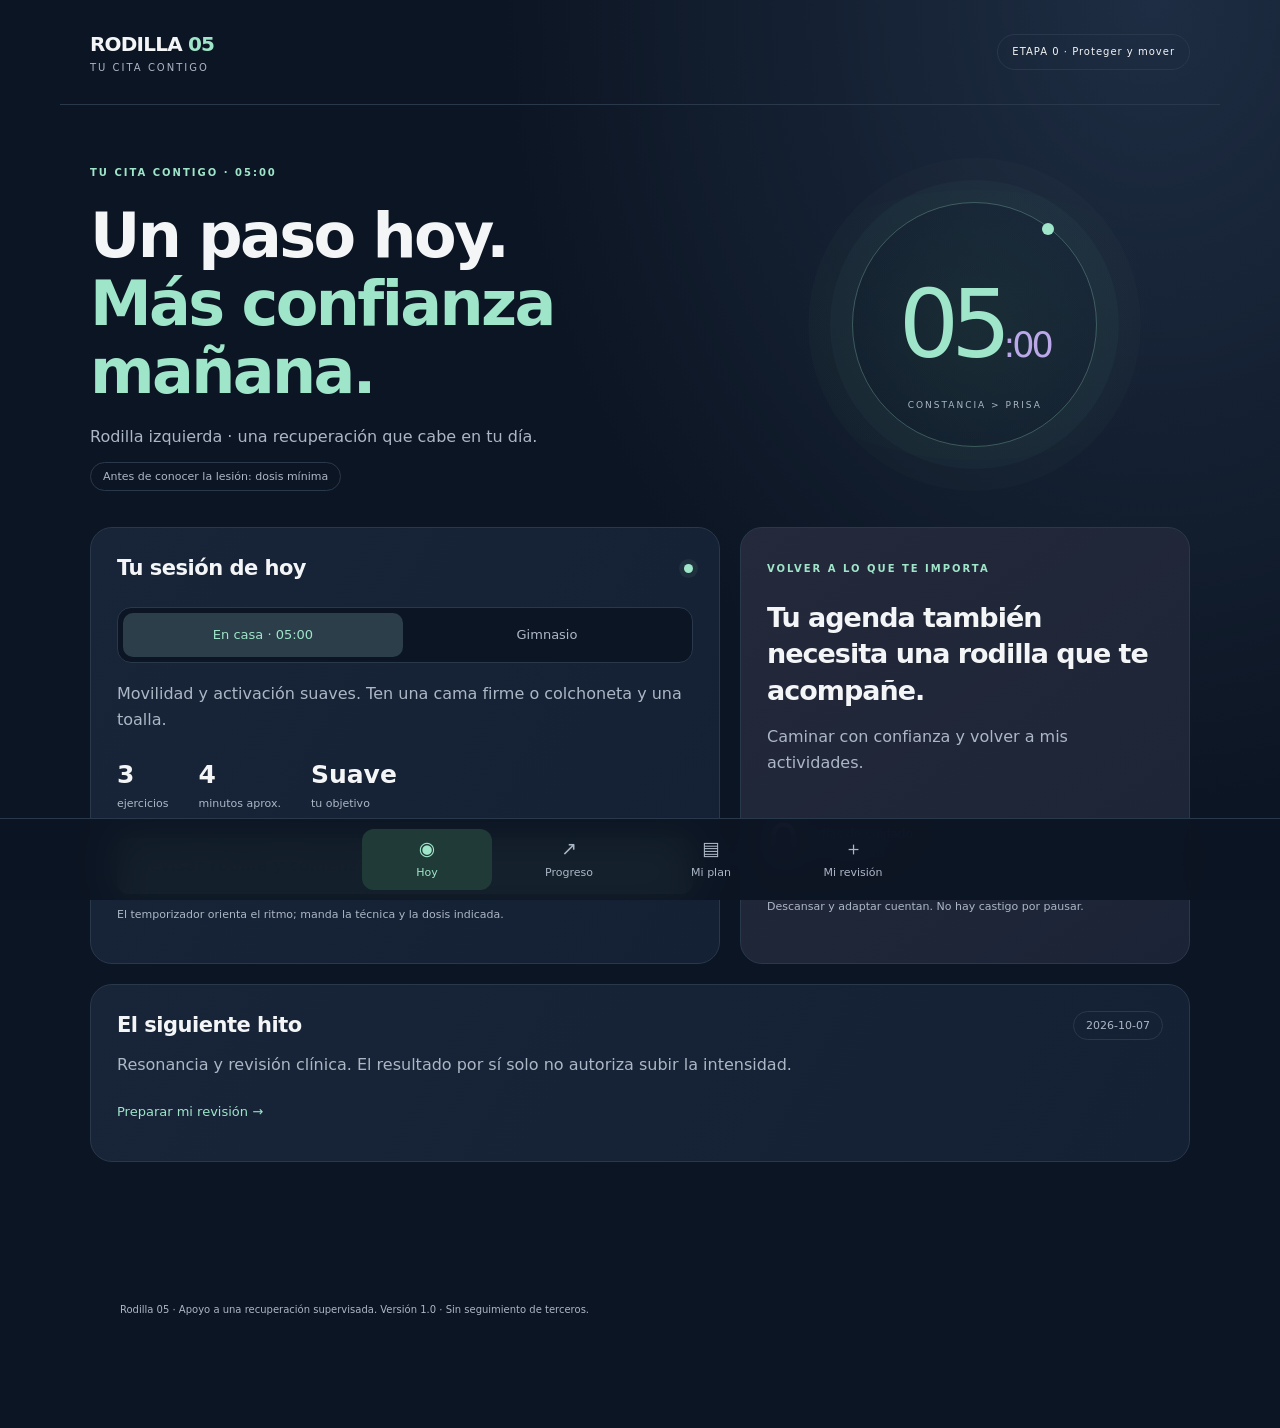
==== index.html @ 34e81d84 "Add files via upload publicacion d eprimera verson" ====
<!doctype html>
<html lang="es"><head><meta charset="utf-8"><meta name="viewport" content="width=device-width,initial-scale=1,viewport-fit=cover"><meta name="theme-color" content="#101b2b"><meta name="description" content="Rutinas conservadoras, seguimiento de síntomas y progreso por etapas para cuidar tu rodilla."><meta name="apple-mobile-web-app-capable" content="yes"><meta name="apple-mobile-web-app-status-bar-style" content="black-translucent"><title>Rodilla 05 · Tu cita contigo</title><link rel="manifest" href="./manifest.webmanifest"><link rel="icon" href="./icon.svg" type="image/svg+xml"><link rel="apple-touch-icon" href="./apple-touch-icon.png">
<style>
:root{color-scheme:dark;--bg:#0c1523;--card:#142033;--line:#2a384c;--text:#f3f5f6;--muted:#acb7c6;--mint:#9fe5c9;--lav:#bba8e9;--amber:#f4c98f}*{box-sizing:border-box}body{margin:0;background:radial-gradient(ellipse at 90% 0%,#1e2d43 0,transparent 40%),var(--bg);font-family:system-ui,-apple-system,BlinkMacSystemFont,"Segoe UI",sans-serif;color:var(--text);line-height:1.6}button,input,textarea{font:inherit}button,a,input,textarea{touch-action:manipulation}button{cursor:pointer;border:0}button:focus-visible,a:focus-visible,input:focus-visible,textarea:focus-visible,summary:focus-visible{outline:3px solid var(--lav);outline-offset:4px}button:disabled{opacity:.4;cursor:not-allowed}header{max-width:1160px;margin:auto;padding:28px 30px;display:flex;justify-content:space-between;align-items:center;border-bottom:1px solid var(--line)}.brand{font-size:20px;font-weight:750;letter-spacing:-.8px}.brand span{color:var(--mint)}.brand small{font-size:10px;letter-spacing:2px;display:block;font-weight:500;color:var(--muted)}.stage{font-size:10px;letter-spacing:1px;border:1px solid var(--line);border-radius:30px;padding:9px 14px}main{max-width:1160px;margin:auto;padding:25px 30px 120px}.hero{display:grid;grid-template-columns:1.5fr 1fr;align-items:center;gap:24px;padding:28px 0 36px}.eyebrow{font-size:10px;letter-spacing:2px;font-weight:700;color:var(--mint)}h1{font-size:clamp(36px,5vw,62px);font-weight:650;line-height:1.1;letter-spacing:-2.6px;margin:18px 0}h1 em{font-style:normal;color:var(--mint)}p{color:var(--muted);margin:12px 0}h2{font-weight:600;line-height:1.35;font-size:21px;letter-spacing:-.5px;margin:0 0 15px}.pill{display:inline-block;border:1px solid var(--line);border-radius:30px;padding:5px 12px;font-size:11px;color:var(--muted)}.hero-art{height:270px;display:flex;align-items:center;justify-content:center;position:relative;border-radius:50%;background:radial-gradient(circle,#2246384d,transparent 70%)}.orbit{position:absolute;width:245px;height:245px;border:1px solid #9fe5c94a;border-radius:50%;box-shadow:0 0 0 22px #9fe5c907,0 0 0 44px #9fe5c904}.orbit:after{content:"";position:absolute;width:12px;height:12px;background:var(--mint);border-radius:50%;top:20px;right:42px}.big-five{font-size:95px;letter-spacing:-8px;font-weight:250;color:var(--mint);line-height:1}.big-five span{font-size:35px;letter-spacing:-3px;color:var(--lav)}.art-label{position:absolute;bottom:47px;letter-spacing:2px;font-size:9px;color:var(--muted)}.dashboard{display:grid;grid-template-columns:1.4fr 1fr;gap:20px;margin:0 0 20px}.card{background:linear-gradient(120deg,#182539,#142033);border:1px solid var(--line);border-radius:22px;padding:26px;margin-bottom:20px}.dashboard .card{margin-bottom:0}.section-head{display:flex;justify-content:space-between;align-items:center;gap:10px;margin-bottom:12px}.section-head h2{margin:0}.dot{background:var(--mint);width:9px;height:9px;border-radius:50%;box-shadow:0 0 0 5px #9fe5c912}.segmented{display:flex;gap:4px;padding:5px;background:#0c1523;border:1px solid var(--line);border-radius:14px;margin:24px 0 18px}.segmented button{flex:1;padding:12px 8px;border-radius:10px;color:var(--muted);background:transparent;font-size:13px}.segmented .on{background:#2b3e49;color:var(--mint)}.mini-stats{display:flex;gap:30px;margin:22px 0 26px}.mini-stats div{display:flex;flex-direction:column}.mini-stats b{font-size:25px;font-weight:600}.mini-stats span{font-size:11px;color:var(--muted)}.primary{background:var(--mint);color:#102a25;border-radius:12px;padding:15px 20px;font-weight:650;width:100%;display:flex;justify-content:space-between;align-items:center;gap:12px}.primary:hover{background:#b8efd9}.small{background:#27364a;border:1px solid #3b4a61;border-radius:10px;padding:9px 13px;color:var(--text);font-size:12px}.text{background:none;color:var(--mint);padding:12px 0;font-size:13px}.fine{font-size:11px;color:var(--muted);line-height:1.7}.quote{background:linear-gradient(145deg,#24293b,#1b2436)}.quote h2{font-size:27px;letter-spacing:-1px;margin-top:20px}.metric{display:flex;align-items:center;gap:18px;margin-top:27px}.metric b{font-size:52px;font-weight:300;color:var(--lav)}.metric span{font-size:12px;max-width:140px;color:var(--muted)}.notice{border:1px solid #3e675d;border-radius:14px;background:#1c37362b;padding:16px 18px;margin:0 0 20px;font-size:13px;color:var(--text)}.notice p{margin:6px 0 10px}.warning{border-color:#876646;background:#5d392429}.page-heading{padding:20px 0 32px}.page-heading h1{font-size:48px}.phase-grid{display:grid;grid-template-columns:repeat(2,1fr);gap:18px}.phase-number{font-size:36px;line-height:1;color:var(--muted);display:block;margin-bottom:17px}.phase.current{border-color:var(--mint)}.phase.current .phase-number{color:var(--mint)}.phase p{font-size:14px}.week{display:grid;grid-template-columns:repeat(7,1fr);gap:6px}.week div{border:1px solid var(--line);border-radius:12px;padding:12px 4px;display:flex;flex-direction:column;text-align:center}.week b{color:var(--mint)}.week span{font-size:9px;color:var(--muted)}details{border-bottom:1px solid var(--line);padding:16px 0}summary{cursor:pointer;font-weight:550}summary span{display:block;font-size:11px;color:var(--muted);font-weight:400}details p{font-size:14px}.chart{width:100%;display:block}.chart text{fill:var(--muted);font-size:10px}.empty{padding:35px 10px;text-align:center;color:var(--muted);font-size:14px}.log{display:flex;justify-content:space-between;align-items:center;gap:16px;padding:17px 0;border-bottom:1px solid var(--line)}.log strong{font-size:14px}.log p{font-size:12px;margin:5px 0}.log button{flex-shrink:0}label{display:block;margin:18px 0;font-size:13px;color:var(--muted)}input:not([type=checkbox]):not([type=range]),textarea{background:#0c1523;border:1px solid var(--line);border-radius:10px;padding:12px;color:var(--text);width:100%;margin-top:8px}input[type=range]{display:block;width:100%;accent-color:var(--mint);margin:15px 0}input[type=checkbox]{accent-color:var(--mint);width:18px;height:18px;flex-shrink:0}.check{display:flex;align-items:flex-start;gap:10px;color:var(--text);font-size:13px}.check input{margin-top:3px}ul{padding-left:20px;color:var(--muted);font-size:14px}li{margin:12px 0}.source-links{display:flex;flex-direction:column;gap:12px;font-size:13px}a{color:var(--mint);text-underline-offset:4px}.actions{display:flex;gap:10px;flex-wrap:wrap;margin:16px 0}.danger-text{color:var(--amber)}nav{position:fixed;bottom:0;left:0;right:0;z-index:20;background:#0c1523f0;border-top:1px solid var(--line);backdrop-filter:blur(18px);padding:10px 20px calc(10px + env(safe-area-inset-bottom));display:flex;justify-content:center;gap:12px}nav button{width:130px;border-radius:12px;background:transparent;color:var(--muted);font-size:11px;padding:8px}nav button b{display:block;font-size:19px;font-weight:400;line-height:1.2;margin-bottom:5px}nav button.selected{background:#203b37;color:var(--mint)}footer{max-width:1100px;margin:0 auto 110px;font-size:10px;color:var(--muted);padding:0 30px}dialog{color:var(--text);background:var(--card);border:1px solid var(--line);border-radius:22px;padding:24px;max-width:520px;width:calc(100% - 32px);max-height:90dvh;overflow:auto}dialog::backdrop{background:#030915c9;backdrop-filter:blur(5px)}.close-row{text-align:right}#close-modal{border-radius:50%;width:32px;height:32px;padding:0;color:var(--muted);background:#27364a;font-size:20px}.workout{max-width:760px;margin:12px auto;text-align:center}.workout h1{font-size:40px;letter-spacing:-1.5px}.instruction{font-size:17px;margin:22px auto;max-width:560px}.exercise-art{width:100%;max-width:350px;height:180px;stroke:var(--mint);stroke-width:7;fill:none;stroke-linecap:round;stroke-linejoin:round}.exercise-art .surface{stroke:var(--line);stroke-width:3}.exercise-art .ghost{stroke:var(--muted);opacity:.25;stroke-dasharray:6 6}.pulse{stroke:var(--lav);stroke-width:2;animation:pulse 2s infinite}.moving{transform-origin:130px 85px;animation:move 3s infinite alternate}.timer{font-size:66px;color:var(--mint);font-variant-numeric:tabular-nums;font-weight:300;letter-spacing:-3px;margin-top:10px}.center{justify-content:center}.progress-track{height:4px;background:var(--line);border-radius:6px;margin-top:20px;overflow:hidden}.progress-track span{display:block;height:100%;background:var(--mint)}#toast{position:fixed;bottom:100px;left:50%;transform:translate(-50%,15px);width:max-content;max-width:calc(100% - 30px);background:#30483f;color:#edf9f2;border:1px solid #568775;border-radius:14px;padding:14px 20px;z-index:100;font-size:13px;opacity:0;pointer-events:none;transition:.2s}#toast.show{opacity:1;transform:translate(-50%,0)}@keyframes pulse{50%{opacity:.3}}@keyframes move{to{transform:rotate(8deg)}}@media(prefers-reduced-motion:reduce){*,*:before,*:after{animation:none!important;transition:none!important}}@media(max-width:700px){header{padding:20px}.stage{font-size:8px;max-width:165px}main{padding:15px 20px 100px}.hero{grid-template-columns:1fr;padding:18px 0 30px}.hero-art{display:none}h1{font-size:43px;letter-spacing:-2px}.dashboard{grid-template-columns:1fr;gap:16px}.card{padding:22px;border-radius:18px}.quote h2{font-size:24px}.phase-grid{grid-template-columns:1fr}.page-heading h1{font-size:39px}.mini-stats{gap:25px}.log{align-items:flex-start;flex-wrap:wrap}.week{gap:4px}.week span{font-size:8px}.week div{padding:10px 2px}nav{gap:3px;padding-left:8px;padding-right:8px}nav button{width:25%;max-width:120px}.workout h1{font-size:32px}.instruction{font-size:15px}.section-head{flex-wrap:wrap}.brand{font-size:18px}.metric{margin-top:20px}}
</style></head><body><header><div class="brand">RODILLA <span>05</span><small>TU CITA CONTIGO</small></div><div class="stage" id="stage-label"></div></header><main><div id="view"></div></main><footer>Rodilla 05 · Apoyo a una recuperación supervisada. Versión 1.0 · Sin seguimiento de terceros.</footer><nav aria-label="Navegación principal"><button data-tab="today" class="selected"><b aria-hidden="true">◉</b>Hoy</button><button data-tab="progress"><b aria-hidden="true">↗</b>Progreso</button><button data-tab="plan"><b aria-hidden="true">▤</b>Mi plan</button><button data-tab="care"><b aria-hidden="true">＋</b>Mi revisión</button></nav><dialog id="modal"><div class="close-row"><button id="close-modal" aria-label="Cerrar">×</button></div><div id="modal-body"></div></dialog><div id="toast" role="status" aria-live="polite"></div><noscript>Activa JavaScript para usar las rutinas y guardar tu registro.</noscript><script>(function(root){
  const day=(date=new Date())=>new Intl.DateTimeFormat('en-CA',{timeZone:'America/Mexico_City',year:'numeric',month:'2-digit',day:'2-digit'}).format(date);
  function screen(s){
    if(s.cold||s.calf||s.fever) return {level:'urgent',text:'No entrenes. Pie frío o adormecido, pantorrilla hinchada/dolorosa, o fiebre con rodilla roja requieren atención urgente. Si hay falta de aire o dolor torácico, llama al 911.'};
    if(s.lock||s.unstable||s.noWeight||s.largeSwelling) return {level:'stop',text:'Pausa la sesión y solicita valoración pronta: bloqueo, nueva inestabilidad, incapacidad de apoyo o derrame importante necesitan exploración.'};
    if(s.pain>2||s.swelling>0||s.limp) return {level:'adapt',text:'Hoy reduce la carga. Solo movilidad suave sin dolor; gimnasio de rodilla suspendido. Si empeora o persiste, consulta.'};
    return {level:'go',text:'Puedes probar la sesión conservadora. Detente ante dolor mayor de 2/10, pinchazo, bloqueo o sensación de desplazamiento.'};
  }
  function canAdvance(state){
    if(!state.clearance||!state.clearance.reviewed||!state.clearance.approved) return {ok:false,reason:'Pendiente revisar el estudio y confirmar con tu tratante que este plan y sus ejercicios son adecuados.'};
    if(state.phase>=3) return {ok:false,reason:'Última etapa disponible. El retorno a impacto necesita valoración funcional presencial.'};
    const sessions=state.sessions.filter(s=>s.phase===state.phase).sort((a,b)=>b.started.localeCompare(a.started));
    const recent=sessions.slice(0,3);
    if(recent.length<3) return {ok:false,reason:'Registra tres sesiones en días distintos y revisa la respuesta al día siguiente.'};
    if(new Set(recent.map(x=>x.day)).size<3) return {ok:false,reason:'Las tres sesiones deben ser de días distintos.'};
    if(recent.some(x=>x.skipped||x.stopped||x.pre?.level!=='go'||!x.post||x.post.pain>2||x.post.pain>x.pre.pain||x.post.swelling||x.post.unstable||!x.next||x.next.pain>2||x.next.pain>x.pre.pain||x.next.worse||x.next.swelling||x.next.unstable)) return {ok:false,reason:'Se requieren tres sesiones recientes completas de esta etapa, sin aumento de síntomas, con revisión de las 24 horas.'};
    return {ok:true,reason:'Cumples el filtro conservador de tolerancia. Avanza solo si tu tratante autorizó esta etapa; esto no mide cicatrización.'};
  }
  const ex=(id,name,dose,seconds,how,stop)=>({id,name,dose,seconds,how,stop});
  function routine(phase,place,adapt=false){
    const ankle=ex('ankle','Despierta el tobillo','20 repeticiones suaves',50,'Sentado o acostado, alterna la punta del pie hacia ti y hacia delante. La rodilla descansa.','Sin dolor de pantorrilla ni cambios de sensibilidad.');
    const slide=ex('slide','Desliza el talón','1 × 10 repeticiones',90,'Acostado boca arriba, desliza el talón para doblar y estirar dentro del rango cómodo. No fuerces el final ni uses tirones.','Suspende si hay enganche, bloqueo o dolor punzante.');
    const quad=ex('quad','Activa el cuádriceps',phase===0?'10 × 5 segundos':'2 × 10 contracciones de 5 segundos',phase===0?90:180,'Con la pierna apoyada y estirada, aprieta suavemente el muslo y lleva la parte posterior de la rodilla hacia la cama. Respira y relaja entre contracciones.','No fuerces una rodilla que no puede extenderse.');
    if(adapt) return [ankle,ex('slide','Movilidad cómoda','Hasta 5 repeticiones, sin forzar',60,slide.how,'Omite este movimiento si duele, se engancha o existe una restricción médica.')];
    if(place==='gym'){
      const upper=[ex('seated','Press de pecho sentado','2 × 10–12 · esfuerzo 4/10',180,'Máquina con respaldo, carga ligera, pies cómodos y sin empujar con las piernas. Descansa 60–90 segundos entre series.','Evita esfuerzo máximo, aguantar la respiración o traslado inseguro al aparato.'),ex('row','Remo con apoyo','2 × 10–12 · esfuerzo 4/10',180,'Sentado con tronco apoyado si hay máquina disponible. Tira con los brazos; no uses impulso de piernas.','Si la postura exige doblar mucho la rodilla o causa dolor, omite.'),ex('arms','Bíceps sentado','2 × 10–12 · esfuerzo 4/10',180,'Usa mancuernas ligeras, respaldo y movimiento lento. No cargues pesos caminando.','Pide ayuda para mover material y evita apoyos inestables.')];
      if(phase<2) return upper;
      return [ex('bike','Bicicleta suave',phase===2?'5 minutos sin resistencia':'8 minutos · resistencia mínima',phase===2?300:480,'Solo autorizada por tu tratante: asiento alto, flexión cómoda y pedaleo fluido. No fuerces una vuelta completa si el rango no alcanza.','Omite si no puedes pedalear sin dolor, derrame o inestabilidad.'),...upper,ex('sit','Sentarse y levantarse',phase===2?'1 × 8 · silla alta':'2 × 8 · silla alta',phase===2?120:240,'Solo autorizado: silla firme alta, apoyo cercano, pies al ancho de cadera. Levántate lentamente sin que la rodilla caiga hacia dentro. Sin peso adicional.','No hagas flexión profunda. Detente ante dolor o falla.'),ex('calf','Talones con apoyo',phase===2?'1 × 10 · ambos pies':'2 × 10 · ambos pies',phase===2?90:180,'De pie frente a una superficie firme, sube ambos talones despacio y baja con control. Mantén apoyo de manos.','Solo si apoyas sin cojera y el ejercicio está autorizado.')];
    }
    if(phase===0) return [ankle,slide,quad];
    return [ankle,slide,quad,ex('raise','Pierna recta',phase===1?'1 × 8':'2 × 8',phase===1?90:180,'Acostado, contrae el muslo y eleva unos 20 cm. Solo si puedes mantener la rodilla totalmente recta, sin que se doble al elevar.','Omite si no mantienes extensión, duele o hay restricción médica.'),ex('hip','Cadera de lado',phase===1?'1 × 10':'2 × 10',phase===1?90:180,'Acostado sobre el lado derecho, eleva suavemente la pierna izquierda recta, sin girar la pelvis; baja lentamente.','Sin peso ni banda. Evita movimientos que provoquen dolor de rodilla.')];
  }
  const api={day,screen,canAdvance,routine};
  if(typeof module!=='undefined') module.exports=api;
  root.RehabCore=api;
})(typeof globalThis!=='undefined'?globalThis:this);
</script><script>const $=s=>document.querySelector(s), C=RehabCore, KEY='rodilla05:v1';
const blank=()=>({version:1,phase:0,place:'home',sessions:[],clearance:null,mriDate:'2026-10-07',notes:'',goal:'Caminar con confianza y volver a mis actividades.'});
let state=blank(), storageOK=true, active=null, interval=null, remaining=0, tab='today', installEvent;
try{state={...blank(),...JSON.parse(localStorage.getItem(KEY)||'{}')};if(!Array.isArray(state.sessions)||![0,1,2,3].includes(state.phase))state=blank();}catch(e){storageOK=false;}
const esc=s=>String(s??'').replace(/[&<>"']/g,c=>({'&':'&amp;','<':'&lt;','>':'&gt;','"':'&quot;',"'":'&#39;'}[c]));
const names=['Proteger y mover','Activar con control','Recuperar fuerza','Consolidar'];
function save(){try{localStorage.setItem(KEY,JSON.stringify(state));}catch(e){storageOK=false;toast('No se pudo guardar. Exporta tu registro antes de cerrar.');}}
function toast(t){$('#toast').textContent=t;$('#toast').classList.add('show');setTimeout(()=>$('#toast').classList.remove('show'),4500);}
function nav(t){if(active){toast('Termina o detén la sesión antes de cambiar de vista.');return;}tab=t;render();}
function render(){
  document.querySelectorAll('[data-tab]').forEach(b=>b.classList.toggle('selected',b.dataset.tab===tab));
  $('#stage-label').textContent=`ETAPA ${state.phase} · ${names[state.phase]}`;
  $('#view').innerHTML=tab==='today'?today():tab==='progress'?progress():tab==='plan'?plan():care();
  wire();
}
function recentDue(){return state.sessions.filter(s=>!s.next&&s.day<C.day());}
function today(){
 const due=recentDue();const count=new Set(state.sessions.filter(s=>!s.stopped).map(s=>s.day)).size;
 return `<section class="hero"><div><span class="eyebrow">TU CITA CONTIGO · 05:00</span><h1>Un paso hoy.<br><em>Más confianza mañana.</em></h1><p>Rodilla izquierda · una recuperación que cabe en tu día.</p><span class="pill">${state.phase===0?'Antes de conocer la lesión: dosis mínima':'Plan sujeto a las indicaciones de tu tratante'}</span></div><div class="hero-art" aria-hidden="true"><div class="orbit"></div><div class="big-five">05<span>:00</span></div><div class="art-label">CONSTANCIA &gt; PRISA</div></div></section>
 ${!storageOK?'<div class="notice warning">El navegador no permite guardar. Exporta tu registro al terminar.</div>':''}
 ${due.length?`<div class="notice"><strong>Falta revisar la respuesta de las 24 horas.</strong><p>Registrar cómo amaneciste vale tanto como hacer la sesión.</p><button class="small" id="due">Revisar ${due.length} sesión(es)</button></div>`:''}
 <div class="dashboard"><section class="card"><div class="section-head"><h2>Tu sesión de hoy</h2><span class="dot"></span></div><div class="segmented"><button id="home" class="${state.place==='home'?'on':''}">En casa · 05:00</button><button id="gym" class="${state.place==='gym'?'on':''}">Gimnasio</button></div><p class="muted">${state.place==='home'?'Movilidad y activación suaves. Ten una cama firme o colchoneta y una toalla.':state.phase<2?'Tren superior sentado. Por ahora, la rodilla no lleva carga de gimnasio.':'Fuerza suave autorizada. Deja al menos 48 horas entre sesiones de fuerza de rodilla.'}</p><div class="mini-stats"><div><b>${C.routine(state.phase,state.place).length}</b><span>ejercicios</span></div><div><b>${Math.ceil(C.routine(state.phase,state.place).reduce((a,x)=>a+x.seconds,0)/60)}</b><span>minutos aprox.</span></div><div><b>${state.phase===0?'Suave':'Control'}</b><span>tu objetivo</span></div></div><button class="primary" id="start">Revisar rodilla y comenzar <span>→</span></button><p class="fine">El temporizador orienta el ritmo; manda la técnica y la dosis indicada.</p></section><aside class="card quote"><span class="eyebrow">VOLVER A LO QUE TE IMPORTA</span><h2>Tu agenda también necesita una rodilla que te acompañe.</h2><p>${esc(state.goal)}</p><div class="metric"><b>${count}</b><span>días de cuidado registrados</span></div><p class="fine">Descansar y adaptar cuentan. No hay castigo por pausar.</p></aside></div>
 <section class="card"><div class="section-head"><h2>El siguiente hito</h2><span class="pill">${esc(state.mriDate)}</span></div><p>Resonancia y revisión clínica. El resultado por sí solo no autoriza subir la intensidad.</p><button class="text" id="care-link">Preparar mi revisión →</button></section>`;
}
function progress(){
 const advance=C.canAdvance(state);
 return `<div class="page-heading"><span class="eyebrow">LO QUE MEJORA, SE OBSERVA</span><h1>Tu progreso real.</h1><p>El dolor y la función importan más que completar una racha.</p></div><div class="dashboard"><section class="card"><h2>Respuesta después de entrenar</h2>${chart()}<p class="fine">Dolor 0–10. Cada punto es una sesión, no una medición de cicatrización.</p></section><section class="card"><h2>¿Subir un escalón?</h2><p>${esc(advance.reason)}</p><button class="primary" id="advance" ${advance.ok?'':'disabled'}>Revisar avance de etapa →</button><button class="text" id="back" ${state.phase===0?'disabled':''}>Reducir una etapa</button><p class="fine">Tres días estables es un filtro conservador de esta app, no un umbral clínico validado.</p></section></div><section class="card"><div class="section-head"><h2>Bitácora</h2><button class="small" id="export">Exportar registro</button></div>${state.sessions.length?state.sessions.slice().reverse().map(s=>`<article class="log"><div><strong>${esc(s.day)} · ${s.place==='home'?'Casa':'Gimnasio'}</strong><p>Etapa ${s.phase} · ${s.stopped?'Detenida':s.skipped?'Adaptada':'Completada'} · dolor final ${s.post?.pain??'—'}/10</p><p class="fine">${s.next?`Revisión posterior: ${esc(s.next.day)} · dolor ${s.next.pain}/10 · ${s.next.worse||s.next.swelling||s.next.unstable?'síntomas aumentaron o persisten':'sin aumento de síntomas'}`:'Respuesta de las 24 horas pendiente'}</p></div>${!s.next&&s.day<C.day()?`<button class="small" data-follow="${esc(s.id)}">Cómo amanecí</button>`:''}</article>`).join(''):'<div class="empty">Tu primera sesión abrirá esta bitácora. Cinco minutos de cuidado ya son un comienzo.</div>'}</section>`;
}
function chart(){
 const arr=state.sessions.filter(s=>s.post).slice(-12);if(!arr.length)return '<div class="empty">Aquí verás tu tendencia después de registrar sesiones.</div>';
 const points=arr.map((s,i)=>`${30+i*460/Math.max(1,arr.length-1)},${170-s.post.pain*14}`).join(' ');
 return `<svg class="chart" viewBox="0 0 530 210" role="img" aria-label="Evolución del dolor al terminar cada sesión, de cero a diez"><path d="M30 30V170H500" fill="none" stroke="#526174"/><path d="M30 142H500" stroke="#91e0c4" stroke-dasharray="4 5"/><text x="4" y="34">10</text><text x="10" y="174">0</text><text x="475" y="136">2</text><polyline points="${points}" fill="none" stroke="#91e0c4" stroke-width="3"/>${arr.map((s,i)=>`<circle cx="${30+i*460/Math.max(1,arr.length-1)}" cy="${170-s.post.pain*14}" r="5" fill="#b7a3ef"><title>${esc(s.day)}: ${s.post.pain}/10</title></circle>`).join('')}<text x="30" y="199">${esc(arr[0].day)}</text><text x="412" y="199">${esc(arr.at(-1).day)}</text></svg>`;
}
function plan(){return `<div class="page-heading"><span class="eyebrow">PROGRESAR CON CRITERIO</span><h1>Cuatro etapas.<br>Tu rodilla marca el ritmo.</h1><p>Sin fechas automáticas, sin cargas máximas y sin retorno al impacto desde esta app.</p></div><div class="phase-grid">${names.map((n,i)=>`<section class="card phase ${state.phase===i?'current':''}"><span class="phase-number">0${i}</span><h2>${n}</h2><p>${['Antes del estudio: tobillo, movilidad cómoda y contracciones suaves. No se presupone lesión de menisco ni de rótula.','Después de revisión y autorización: añadir pierna recta y cadera sin peso, si están permitidas.','Tras tolerancia y autorización de esta etapa: bicicleta sin resistencia y fuerza funcional ligera.','Aumentar primero duración o una serie. El peso y ejercicios adicionales los define tu fisioterapeuta.'][i]}</p><span class="pill">${state.phase===i?'Etapa actual':i>state.phase?'Pendiente de criterios':'Etapa anterior'}</span></section>`).join('')}</div><section class="card"><h2>Una semana que sí cabe</h2><div class="week">${['L','M','M','J','V','S','D'].map((d,i)=>`<div><b>${d}</b><span>${[1,3,5].includes(i)?'Gimnasio':'Casa suave'}</span></div>`).join('')}</div><p>Casa a las 05:00. Gimnasio sugerido martes, jueves y sábado. En días de gimnasio con fuerza de rodilla, en casa solo movilidad suave: no dupliques fortalecimiento.</p><p class="fine">Si tu tratante limita apoyo, movimiento o ejercicio, sus indicaciones sustituyen esta propuesta.</p></section><section class="card"><h2>Biblioteca de tu etapa</h2>${C.routine(state.phase,state.place).map(x=>`<details><summary>${esc(x.name)} <span>${esc(x.dose)}</span></summary><p>${esc(x.how)}</p><p class="fine">${esc(x.stop)}</p></details>`).join('')}</section>`;}
function care(){return `<div class="page-heading"><span class="eyebrow">RESONANCIA + EXPLORACIÓN + PLAN</span><h1>El diagnóstico<br>afina el camino.</h1><p>Una app acompaña tu recuperación; no identifica la lesión ni decide cirugía.</p></div><div class="dashboard"><section class="card"><h2>Mi revisión clínica</h2><form id="clinical"><label>Fecha de resonancia<input type="date" name="mriDate" value="${esc(state.mriDate)}" required></label><label>Mi objetivo<input name="goal" maxlength="180" value="${esc(state.goal)}"></label><label>Indicaciones o restricciones de mi tratante<textarea name="notes" rows="4" maxlength="4000" placeholder="Apoyo permitido, flexión máxima, rodillera, ejercicios autorizados…">${esc(state.notes)}</textarea></label><label class="check"><input type="checkbox" name="reviewed" ${state.clearance?.reviewed?'checked':''}> Mi estudio y exploración ya fueron revisados por mi tratante.</label><label class="check"><input type="checkbox" name="approved" ${state.clearance?.approved?'checked':''}> Mi tratante autorizó los ejercicios de la siguiente etapa. No tengo restricciones incompatibles.</label><button class="primary" type="submit">Guardar indicaciones</button></form><p class="fine">Estas casillas registran una indicación recibida; no la sustituyen. Si el plan no coincide con tus restricciones, pausa y solicita que se adapte.</p></section><section class="card"><h2>Para llevar a la consulta</h2><ul><li>¿Es inestabilidad rotuliana, lesión meniscal, ligamentaria u osteocondral?</li><li>¿Cuánto apoyo y flexión puedo hacer?</li><li>¿Necesito rodillera o ayudas para caminar?</li><li>¿Qué ejercicios de esta app están permitidos y cuáles debo omitir?</li><li>¿Qué hallazgos requieren otra intervención y cuándo reevaluar?</li></ul><div class="notice warning"><b>Detener y valorar</b><p>Bloqueo, nueva falla, incapacidad de apoyo o derrame importante: valoración pronta. Pie frío/adormecido, fiebre con rodilla roja o pantorrilla hinchada y dolorosa: urgente. Falta de aire o dolor torácico: 911.</p></div></section></div><section class="card"><h2>Evidencia y límites</h2><p>Movilidad progresiva, recuperación del cuádriceps y control de cadera son componentes habituales de rehabilitación. La dosis inicial aquí es conservadora; no es un protocolo validado para una lesión aún no diagnosticada. La guía de menisco agudo aislado no se extrapola a lesiones combinadas, de raíz o degenerativas.</p><div class="source-links"><a href="https://www.aaos.org/quality/quality-programs/acute-isolated-meniscal-pathology/" target="_blank" rel="noopener">AAOS · guía de menisco agudo, 2024 ↗</a><a href="https://www.hey.nhs.uk/patient-leaflet/patella-dislocation-advice-regarding-healing-and-recovery/" target="_blank" rel="noopener">NHS Hull · rehabilitación rotuliana, 2026 ↗</a><a href="https://orthoinfo.aaos.org/diseases--conditions/unstable-kneecap/" target="_blank" rel="noopener">AAOS · inestabilidad rotuliana ↗</a></div><p>Regla operativa: dolor hasta 2/10, sin pinchazo, bloqueo, falla ni deterioro a las 24 horas. Si empeoras, reduce o pausa. Los filtros y etapas de la app son decisiones conservadoras de diseño, no pruebas de recuperación estructural.</p></section><section class="card"><h2>Tu registro es tuyo</h2><p>Se guarda únicamente en este navegador, sin cuentas ni envío de síntomas a un servidor. No se sincroniza entre dispositivos. Borrar los datos del navegador elimina la bitácora; exporta una copia periódica. El código de la app es público; tu registro no se publica.</p><div class="actions"><button class="small" id="export">Exportar copia</button><button class="small" id="import">Restaurar copia</button><button class="small" id="install">Instalar en mi celular</button><button class="small" id="calendar">Llevar las 05:00 al calendario</button><button class="small danger-text" id="reset">Borrar mi registro</button></div><input type="file" id="import-file" accept="application/json,.json" hidden><p class="fine">La app no genera alarmas mientras está cerrada. Usa la alarma del teléfono o importa el recordatorio al calendario.</p></section>`;}
function openModal(html){$('#modal-body').innerHTML=html;$('#modal').showModal();}
function closeModal(){$('#modal').close();}
function checkboxes(){return [['swelling','Tengo algo de hinchazón'],['limp','Estoy cojeando'],['lock','Se traba o no puedo estirarla'],['unstable','Falló o volvió a desplazarse'],['noWeight','No puedo apoyar'],['largeSwelling','La hinchazón es importante o aumentó rápido'],['cold','Pie frío, adormecido o con cambio de color'],['calf','Pantorrilla hinchada y dolorosa'],['fever','Fiebre y rodilla roja/caliente']].map(([id,label])=>`<label class="check"><input name="${id}" type="checkbox"> ${label}</label>`).join('');}
function startCheck(){
 if(recentDue().length){toast('Revisa primero cómo respondió la rodilla a la sesión anterior.');follow(recentDue()[0].id);return;}
 openModal(`<span class="eyebrow">ANTES DE EMPEZAR</span><h2>¿Cómo está hoy?</h2><form id="screen"><label>Dolor actual: <output id="pain-value">0</output>/10<input type="range" name="pain" min="0" max="10" value="0"></label>${checkboxes()}<p class="fine">Si te indicaron inmovilización, no apoyar o limitar movimiento, pausa este plan hasta adaptarlo.</p><label class="check"><input name="compatible" type="checkbox" required> No tengo indicaciones médicas incompatibles con estos ejercicios.</label><button class="primary">Ver sesión recomendada</button></form>`);
 $('#screen input[name=pain]').oninput=e=>$('#pain-value').textContent=e.target.value;
 $('#screen').onsubmit=e=>{e.preventDefault();const f=new FormData(e.target),s={pain:Number(f.get('pain'))};for(const el of e.target.querySelectorAll('input[type=checkbox]'))s[el.name]=el.checked;const result=C.screen(s);closeModal();if(['urgent','stop'].includes(result.level)){openModal(`<span class="eyebrow">HOY TOCA CUIDAR</span><h2>Sesión suspendida</h2><p>${esc(result.text)}</p><button class="primary" id="return">Volver</button>`);$('#return').onclick=closeModal;return;}
 const recent=state.sessions.filter(x=>x.phase>=2&&x.place==='gym'&&!x.stopped).at(-1);
 const tooSoon=state.place==='gym'&&state.phase>=2&&recent&&(Date.now()-Date.parse(recent.started)<48*3600*1000);
 const gymDay=[2,4,6].includes(new Date(C.day()+'T12:00:00').getDay());
 const sameDayGym=state.sessions.some(x=>x.day===C.day()&&x.place==='gym'&&x.phase>=2&&!x.stopped);
 const effectivePhase=tooSoon?1:state.phase;
 const mobilityOnly=result.level==='adapt'||(state.phase>=2&&state.place==='home'&&(gymDay||sameDayGym));
 active={id:crypto.randomUUID?crypto.randomUUID():String(Date.now()),day:C.day(),started:new Date().toISOString(),phase:state.phase,place:state.place,pre:{...s,...result},items:C.routine(effectivePhase,state.place,mobilityOnly),index:0,skipped:mobilityOnly||tooSoon,stopped:false};
 if(tooSoon)toast('Aún no pasan 48 horas: hoy solo tren superior.');
 if(result.level==='adapt')toast(result.text);
 showExercise();};
}
function drawing(id){
 const head='<circle cx="60" cy="57" r="13"/><path d="M75 70L130 85"/>';
 const legs=id==='slide'?'<path d="M130 85L180 48L212 100"/><path d="M130 85H242" class="ghost"/>':id==='raise'||id==='hip'?'<path d="M130 85L238 47" class="moving"/><path d="M130 85H242" class="ghost"/>':'<path d="M130 85H242"/>';
 const seated=['seated','row','arms','bike','sit','calf'].includes(id);
 return `<svg class="exercise-art" viewBox="0 0 300 160" role="img" aria-label="Esquema orientativo de postura; sigue las instrucciones escritas"><path class="surface" d="M28 115H272"/>${seated?'<circle cx="128" cy="32" r="13"/><path d="M128 46V85H184V122M128 63L178 62"/><path class="ghost" d="M105 58V95H180"/>':head+legs}${id==='quad'?'<circle class="pulse" cx="157" cy="84" r="18"/>':''}${id==='ankle'?'<path class="moving" d="M242 85L252 59"/>':''}</svg>`;
}
function showExercise(){
 clearInterval(interval);interval=null;const x=active.items[active.index];remaining=x.seconds;
 $('#view').innerHTML=`<section class="card workout"><div class="section-head"><span class="eyebrow">${active.place==='home'?'CASA':'GIMNASIO'} · ${active.index+1} DE ${active.items.length}</span><button class="small danger-text" id="stop">Detener sesión</button></div><div class="progress-track"><span style="width:${100*active.index/active.items.length}%"></span></div>${drawing(x.id)}<h1>${esc(x.name)}</h1><span class="pill">${esc(x.dose)}</span><p class="instruction">${esc(x.how)}</p><div class="notice">${esc(x.stop)}</div><div class="timer" id="time">${fmt(remaining)}</div><div class="actions center"><button class="small" id="timer-toggle">Iniciar tiempo</button><button class="small" id="restart">Reiniciar</button></div><p class="fine">Respira. Descansa cuando lo necesites. El tiempo no reemplaza las repeticiones.</p><button class="primary" id="next">${active.index===active.items.length-1?'Finalizar y registrar':'Ejercicio completado →'}</button><button class="text" id="skip">Omitir si molesta o no está autorizado</button></section>`;
 $('#timer-toggle').onclick=toggleTimer;$('#restart').onclick=()=>{clearInterval(interval);interval=null;remaining=x.seconds;$('#time').textContent=fmt(remaining);$('#timer-toggle').textContent='Iniciar tiempo';};
 $('#next').onclick=()=>{if(active.index<active.items.length-1){active.index++;showExercise();}else finish(false);};
 $('#skip').onclick=()=>{active.skipped=true;$('#next').click();};$('#stop').onclick=()=>finish(true);
}
function fmt(n){return `${Math.floor(n/60).toString().padStart(2,'0')}:${(n%60).toString().padStart(2,'0')}`;}
function toggleTimer(){if(interval){clearInterval(interval);interval=null;$('#timer-toggle').textContent='Continuar';return;}if(remaining<=0)return;const end=Date.now()+remaining*1000;$('#timer-toggle').textContent='Pausar';interval=setInterval(()=>{remaining=Math.max(0,Math.ceil((end-Date.now())/1000));$('#time').textContent=fmt(remaining);if(!remaining){clearInterval(interval);interval=null;$('#timer-toggle').textContent='Tiempo cumplido';toast('Tiempo orientativo cumplido. Revisa técnica y repeticiones.');}},250);}
function finish(stopped){
 clearInterval(interval);interval=null;active.stopped=stopped;
 openModal(`<span class="eyebrow">${stopped?'PAUSAR TAMBIÉN ES CUIDARTE':'SESIÓN REGISTRADA CON CRITERIO'}</span><h2>¿Cómo quedó la rodilla?</h2><form id="post"><label>Dolor al terminar: <output id="post-value">${active.pre.pain}</output>/10<input type="range" name="pain" min="0" max="10" value="${active.pre.pain}"></label><label class="check"><input type="checkbox" name="swelling"> Aumentó la hinchazón</label><label class="check"><input type="checkbox" name="unstable"> Hubo bloqueo, falla o pinchazo</label><button class="primary">Guardar y descansar</button></form>`);
 $('#post input[name=pain]').oninput=e=>$('#post-value').textContent=e.target.value;
 $('#post').onsubmit=e=>{e.preventDefault();const f=new FormData(e.target);active.post={pain:Number(f.get('pain')),swelling:f.has('swelling'),unstable:f.has('unstable')};state.sessions.push(active);const bad=active.post.pain>2||active.post.swelling||active.post.unstable;active=null;save();closeModal();tab='progress';render();toast(bad?'No aumentes carga. Si hay bloqueo o inestabilidad, solicita valoración.':'Bien por dedicarte este tiempo. Mañana registra cómo amaneciste.');};
}
function follow(id){const s=state.sessions.find(x=>x.id===id);if(!s)return;openModal(`<span class="eyebrow">RESPUESTA DE LAS 24 HORAS</span><h2>Después del ${esc(s.day)}</h2><p>Compara con cómo estabas antes de esa sesión. Si ya pasaron varios días, este registro tardío no confirma que la respuesta a las 24 horas fuera buena.</p><form id="follow"><label>Dolor hoy: <output id="follow-value">0</output>/10<input type="range" name="pain" min="0" max="10" value="0"></label><label class="check"><input type="checkbox" name="worse"> Más dolor, rigidez o cojera</label><label class="check"><input type="checkbox" name="swelling"> Hay hinchazón</label><label class="check"><input type="checkbox" name="unstable"> Hubo bloqueo o inestabilidad</label><button class="primary">Guardar respuesta</button></form>`);$('#follow input[name=pain]').oninput=e=>$('#follow-value').textContent=e.target.value;$('#follow').onsubmit=e=>{e.preventDefault();const f=new FormData(e.target);const days=(Date.parse(C.day())-Date.parse(s.day))/86400000;s.next={day:C.day(),pain:Number(f.get('pain')),worse:f.has('worse')||days>1,swelling:f.has('swelling'),unstable:f.has('unstable')};save();closeModal();render();toast(s.next.worse||s.next.swelling||s.next.unstable||s.next.pain>2?'Mantén o reduce la dosis; revisa con tu tratante si persiste.':'Respuesta registrada. La constancia también se mide así.');};}
function download(name,text,type){const a=document.createElement('a');a.href=URL.createObjectURL(new Blob([text],{type}));a.download=name;a.click();setTimeout(()=>URL.revokeObjectURL(a.href),1000);}
function wire(){
 const bind=(id,fn)=>{if($('#'+id))$('#'+id).onclick=fn;};
 bind('home',()=>{state.place='home';save();render();});bind('gym',()=>{state.place='gym';save();render();});bind('start',startCheck);bind('care-link',()=>nav('care'));bind('due',()=>follow(recentDue()[0].id));
 document.querySelectorAll('[data-follow]').forEach(b=>b.onclick=()=>follow(b.dataset.follow));
 bind('advance',()=>{if(!C.canAdvance(state).ok)return;openModal(`<h2>Confirmar etapa ${state.phase+1}</h2><p>La tolerancia registrada permite considerar el avance, pero no evalúa ligamentos, meniscos ni cartílago.</p><label class="check"><input type="checkbox" id="stage-approved"> Mi tratante autorizó específicamente los ejercicios de esta etapa.</label><button class="primary" id="confirm-stage" disabled>Avanzar un escalón</button>`);$('#stage-approved').onchange=e=>$('#confirm-stage').disabled=!e.target.checked;$('#confirm-stage').onclick=()=>{state.phase++;save();closeModal();render();toast('Nueva etapa. Aumenta una sola variable y vigila las 24 horas.');};});
 bind('back',()=>{state.phase=Math.max(0,state.phase-1);save();render();toast('Reducir la dosis es parte del plan.');});
 if($('#clinical'))$('#clinical').onsubmit=e=>{e.preventDefault();const f=new FormData(e.target);state.mriDate=f.get('mriDate');state.goal=f.get('goal')||blank().goal;state.notes=f.get('notes');state.clearance={reviewed:f.has('reviewed'),approved:f.has('approved'),date:C.day()};if(!state.clearance.reviewed||!state.clearance.approved)state.phase=0;save();render();toast('Indicaciones guardadas. El avance se revisa en Progreso.');};
 bind('export',()=>download(`Rodilla05-registro-${C.day()}.json`,JSON.stringify(state,null,2),'application/json'));
 bind('import',()=>$('#import-file').click());if($('#import-file'))$('#import-file').onchange=async e=>{try{const file=e.target.files[0];if(!file||file.size>2e6)throw Error();const incoming=JSON.parse(await file.text());if(incoming.version!==1||!Array.isArray(incoming.sessions)||incoming.sessions.length>5000||![0,1,2,3].includes(incoming.phase)||typeof incoming.mriDate!=='string'||!/^\d{4}-\d{2}-\d{2}$/.test(incoming.mriDate)||incoming.sessions.some(s=>![0,1,2,3].includes(s.phase)||typeof s.id!=='string'||!/^\d{4}-\d{2}-\d{2}$/.test(s.day)||!Number.isFinite(Date.parse(s.started))||!['home','gym'].includes(s.place)||!s.pre||!s.post||!Number.isFinite(s.post.pain)||s.post.pain<0||s.post.pain>10||(s.next&&(!Number.isFinite(s.next.pain)||s.next.pain<0||s.next.pain>10))))throw Error();openModal('<h2>Restaurar copia</h2><p>Esta copia reemplazará el registro actual de este navegador. Exporta primero si quieres conservarlo.</p><button class="primary" id="restore">Restaurar</button>');$('#restore').onclick=()=>{state={...blank(),...incoming};if(!state.clearance?.approved||!state.clearance?.reviewed)state.phase=0;save();closeModal();render();toast('Copia restaurada.');};}catch(err){toast('No se pudo restaurar: el archivo no es una copia válida.');}};
 bind('install',async()=>{if(installEvent){installEvent.prompt();await installEvent.userChoice;installEvent=null;}else openModal('<h2>Llévala a tu pantalla de inicio</h2><p>En iPhone o iPad: abre el enlace en Safari, toca Compartir y selecciona “Añadir a pantalla de inicio”. En Android: menú del navegador → Instalar aplicación o Añadir a pantalla de inicio.</p><p>Necesitas abrir la versión alojada por HTTPS. Después de la primera carga podrá funcionar sin conexión.</p>');});
 bind('calendar',()=>{const date=C.day().replaceAll('-','');download('Rodilla05-0500.ics',`BEGIN:VCALENDAR\r\nVERSION:2.0\r\nPRODID:-//Rodilla05//ES\r\nBEGIN:VEVENT\r\nUID:rodilla05-0500@personal\r\nDTSTAMP:${new Date().toISOString().replace(/[-:]/g,'').replace(/\.\d{3}/,'')}\r\nDTSTART:${date}T050000\r\nDTEND:${date}T051500\r\nRRULE:FREQ=DAILY\r\nSUMMARY:Rodilla 05 - revisar y cuidar\r\nDESCRIPTION:Revisar sintomas antes de ejercitar. Pausar si hay alertas.\r\nBEGIN:VALARM\r\nTRIGGER:PT0M\r\nACTION:DISPLAY\r\nDESCRIPTION:Tu cita contigo\r\nEND:VALARM\r\nEND:VEVENT\r\nEND:VCALENDAR\r\n`,'text/calendar');toast('Importa el archivo en tu calendario. La hora es local.');});
 bind('reset',()=>{openModal('<h2>Borrar este registro</h2><p>Se eliminará la bitácora de este navegador. Exporta una copia antes si quieres conservarla.</p><button class="primary" id="delete-confirm">Borrar definitivamente</button>');$('#delete-confirm').onclick=()=>{state=blank();save();closeModal();render();toast('Registro reiniciado.');};});
}
document.querySelectorAll('[data-tab]').forEach(b=>b.onclick=()=>nav(b.dataset.tab));
$('#close-modal').onclick=closeModal;
$('#modal').addEventListener('cancel',e=>{if(active){e.preventDefault();toast('Guarda el registro final para cerrar la sesión.');}});
$('#close-modal').addEventListener('click',()=>{if(active&&!$('#modal').open)showExercise();});
window.addEventListener('beforeinstallprompt',e=>{e.preventDefault();installEvent=e;});
if('serviceWorker'in navigator&&['https:','http:'].includes(location.protocol))navigator.serviceWorker.register('./sw.js',{scope:'./'}).catch(()=>{});
window.addEventListener('beforeunload',e=>{if(active){e.preventDefault();e.returnValue='';}});
render();
</script></body></html>
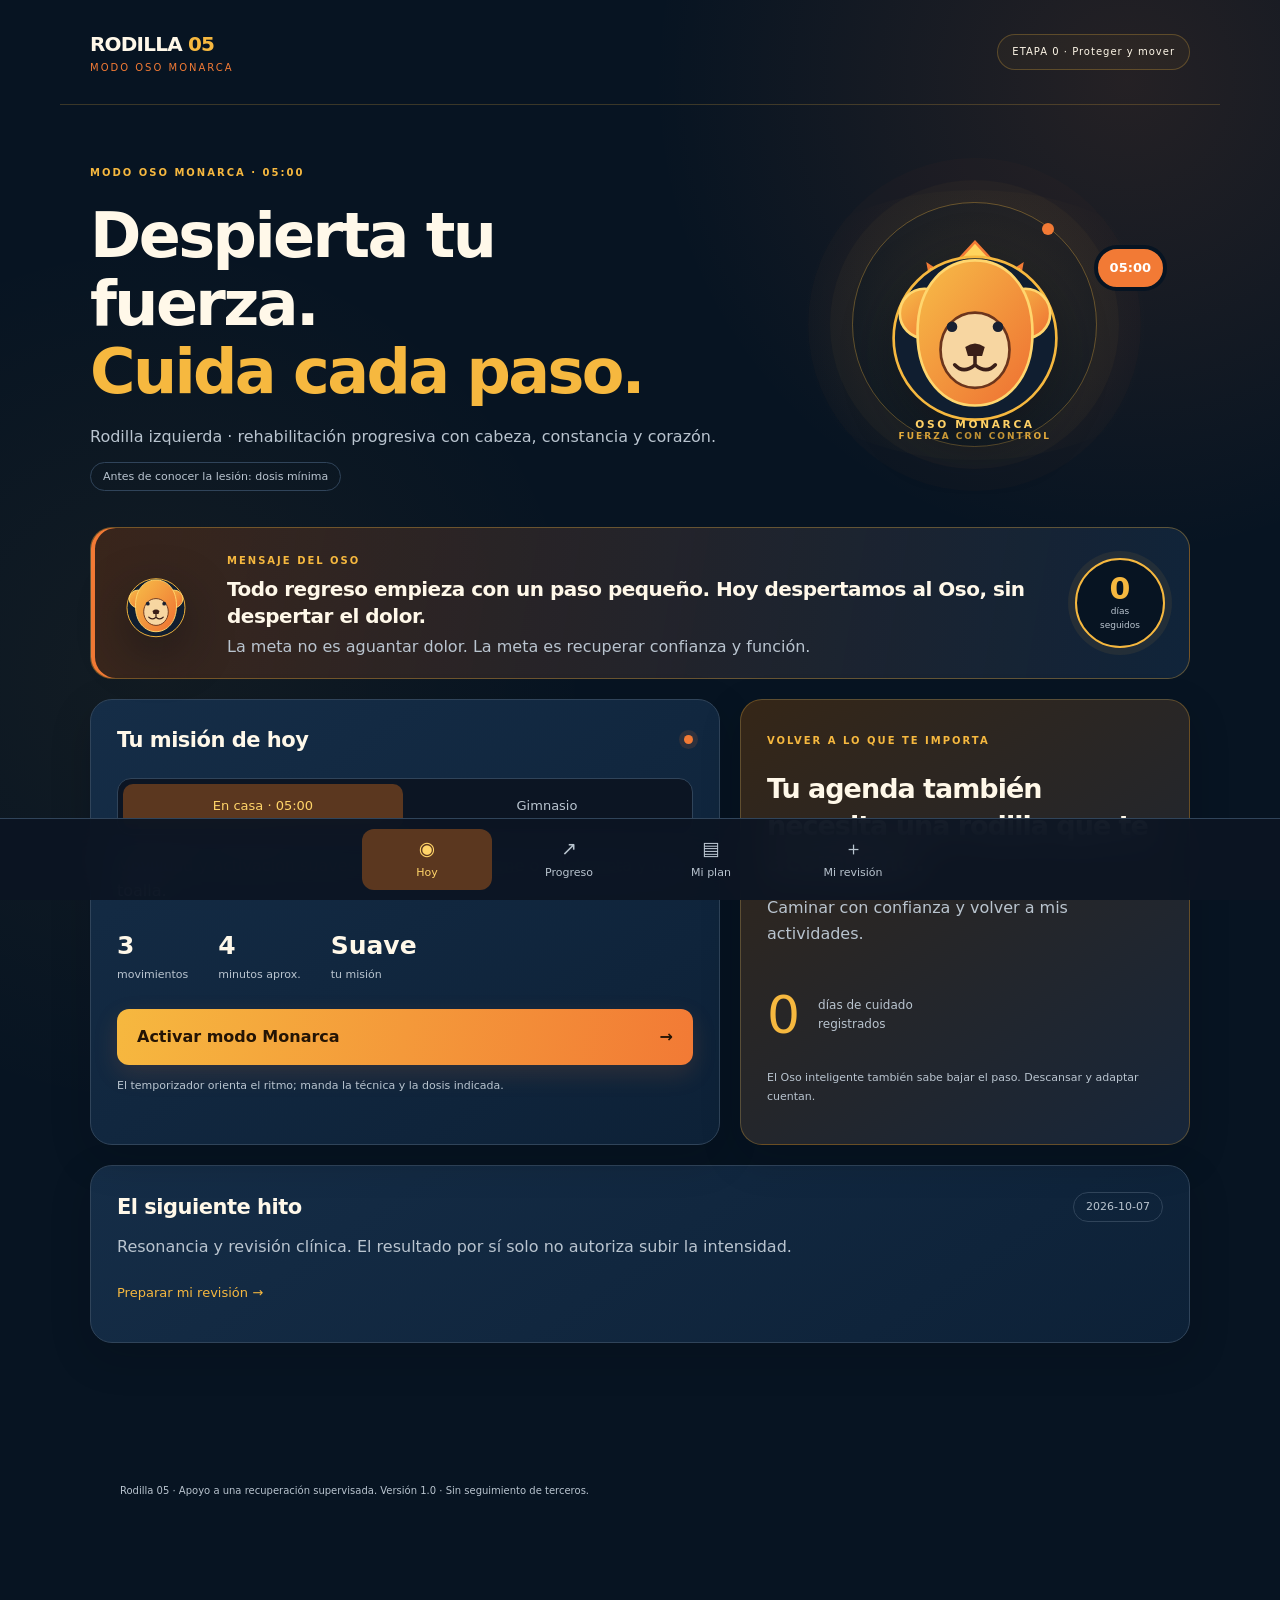
==== commit 1771fd6e: "Add files via upload actualizar a vrsuin oso monarca" ====
--- a/index.html
+++ b/index.html
@@ -1,5 +1,5 @@
 <!doctype html>
-<html lang="es"><head><meta charset="utf-8"><meta name="viewport" content="width=device-width,initial-scale=1,viewport-fit=cover"><meta name="theme-color" content="#101b2b"><meta name="description" content="Rutinas conservadoras, seguimiento de síntomas y progreso por etapas para cuidar tu rodilla."><meta name="apple-mobile-web-app-capable" content="yes"><meta name="apple-mobile-web-app-status-bar-style" content="black-translucent"><title>Rodilla 05 · Tu cita contigo</title><link rel="manifest" href="./manifest.webmanifest"><link rel="icon" href="./icon.svg" type="image/svg+xml"><link rel="apple-touch-icon" href="./apple-touch-icon.png">
+<html lang="es"><head><meta charset="utf-8"><meta name="viewport" content="width=device-width,initial-scale=1,viewport-fit=cover"><meta name="theme-color" content="#071422"><meta name="description" content="Rutinas conservadoras, seguimiento de síntomas y progreso por etapas para cuidar tu rodilla."><meta name="apple-mobile-web-app-capable" content="yes"><meta name="apple-mobile-web-app-status-bar-style" content="black-translucent"><title>Rodilla 05 · Modo Oso Monarca</title><link rel="manifest" href="./manifest.webmanifest"><link rel="icon" href="./icon.svg" type="image/svg+xml"><link rel="apple-touch-icon" href="./apple-touch-icon.png"><link rel="stylesheet" href="./monarch.css">
 <style>
 :root{color-scheme:dark;--bg:#0c1523;--card:#142033;--line:#2a384c;--text:#f3f5f6;--muted:#acb7c6;--mint:#9fe5c9;--lav:#bba8e9;--amber:#f4c98f}*{box-sizing:border-box}body{margin:0;background:radial-gradient(ellipse at 90% 0%,#1e2d43 0,transparent 40%),var(--bg);font-family:system-ui,-apple-system,BlinkMacSystemFont,"Segoe UI",sans-serif;color:var(--text);line-height:1.6}button,input,textarea{font:inherit}button,a,input,textarea{touch-action:manipulation}button{cursor:pointer;border:0}button:focus-visible,a:focus-visible,input:focus-visible,textarea:focus-visible,summary:focus-visible{outline:3px solid var(--lav);outline-offset:4px}button:disabled{opacity:.4;cursor:not-allowed}header{max-width:1160px;margin:auto;padding:28px 30px;display:flex;justify-content:space-between;align-items:center;border-bottom:1px solid var(--line)}.brand{font-size:20px;font-weight:750;letter-spacing:-.8px}.brand span{color:var(--mint)}.brand small{font-size:10px;letter-spacing:2px;display:block;font-weight:500;color:var(--muted)}.stage{font-size:10px;letter-spacing:1px;border:1px solid var(--line);border-radius:30px;padding:9px 14px}main{max-width:1160px;margin:auto;padding:25px 30px 120px}.hero{display:grid;grid-template-columns:1.5fr 1fr;align-items:center;gap:24px;padding:28px 0 36px}.eyebrow{font-size:10px;letter-spacing:2px;font-weight:700;color:var(--mint)}h1{font-size:clamp(36px,5vw,62px);font-weight:650;line-height:1.1;letter-spacing:-2.6px;margin:18px 0}h1 em{font-style:normal;color:var(--mint)}p{color:var(--muted);margin:12px 0}h2{font-weight:600;line-height:1.35;font-size:21px;letter-spacing:-.5px;margin:0 0 15px}.pill{display:inline-block;border:1px solid var(--line);border-radius:30px;padding:5px 12px;font-size:11px;color:var(--muted)}.hero-art{height:270px;display:flex;align-items:center;justify-content:center;position:relative;border-radius:50%;background:radial-gradient(circle,#2246384d,transparent 70%)}.orbit{position:absolute;width:245px;height:245px;border:1px solid #9fe5c94a;border-radius:50%;box-shadow:0 0 0 22px #9fe5c907,0 0 0 44px #9fe5c904}.orbit:after{content:"";position:absolute;width:12px;height:12px;background:var(--mint);border-radius:50%;top:20px;right:42px}.big-five{font-size:95px;letter-spacing:-8px;font-weight:250;color:var(--mint);line-height:1}.big-five span{font-size:35px;letter-spacing:-3px;color:var(--lav)}.art-label{position:absolute;bottom:47px;letter-spacing:2px;font-size:9px;color:var(--muted)}.dashboard{display:grid;grid-template-columns:1.4fr 1fr;gap:20px;margin:0 0 20px}.card{background:linear-gradient(120deg,#182539,#142033);border:1px solid var(--line);border-radius:22px;padding:26px;margin-bottom:20px}.dashboard .card{margin-bottom:0}.section-head{display:flex;justify-content:space-between;align-items:center;gap:10px;margin-bottom:12px}.section-head h2{margin:0}.dot{background:var(--mint);width:9px;height:9px;border-radius:50%;box-shadow:0 0 0 5px #9fe5c912}.segmented{display:flex;gap:4px;padding:5px;background:#0c1523;border:1px solid var(--line);border-radius:14px;margin:24px 0 18px}.segmented button{flex:1;padding:12px 8px;border-radius:10px;color:var(--muted);background:transparent;font-size:13px}.segmented .on{background:#2b3e49;color:var(--mint)}.mini-stats{display:flex;gap:30px;margin:22px 0 26px}.mini-stats div{display:flex;flex-direction:column}.mini-stats b{font-size:25px;font-weight:600}.mini-stats span{font-size:11px;color:var(--muted)}.primary{background:var(--mint);color:#102a25;border-radius:12px;padding:15px 20px;font-weight:650;width:100%;display:flex;justify-content:space-between;align-items:center;gap:12px}.primary:hover{background:#b8efd9}.small{background:#27364a;border:1px solid #3b4a61;border-radius:10px;padding:9px 13px;color:var(--text);font-size:12px}.text{background:none;color:var(--mint);padding:12px 0;font-size:13px}.fine{font-size:11px;color:var(--muted);line-height:1.7}.quote{background:linear-gradient(145deg,#24293b,#1b2436)}.quote h2{font-size:27px;letter-spacing:-1px;margin-top:20px}.metric{display:flex;align-items:center;gap:18px;margin-top:27px}.metric b{font-size:52px;font-weight:300;color:var(--lav)}.metric span{font-size:12px;max-width:140px;color:var(--muted)}.notice{border:1px solid #3e675d;border-radius:14px;background:#1c37362b;padding:16px 18px;margin:0 0 20px;font-size:13px;color:var(--text)}.notice p{margin:6px 0 10px}.warning{border-color:#876646;background:#5d392429}.page-heading{padding:20px 0 32px}.page-heading h1{font-size:48px}.phase-grid{display:grid;grid-template-columns:repeat(2,1fr);gap:18px}.phase-number{font-size:36px;line-height:1;color:var(--muted);display:block;margin-bottom:17px}.phase.current{border-color:var(--mint)}.phase.current .phase-number{color:var(--mint)}.phase p{font-size:14px}.week{display:grid;grid-template-columns:repeat(7,1fr);gap:6px}.week div{border:1px solid var(--line);border-radius:12px;padding:12px 4px;display:flex;flex-direction:column;text-align:center}.week b{color:var(--mint)}.week span{font-size:9px;color:var(--muted)}details{border-bottom:1px solid var(--line);padding:16px 0}summary{cursor:pointer;font-weight:550}summary span{display:block;font-size:11px;color:var(--muted);font-weight:400}details p{font-size:14px}.chart{width:100%;display:block}.chart text{fill:var(--muted);font-size:10px}.empty{padding:35px 10px;text-align:center;color:var(--muted);font-size:14px}.log{display:flex;justify-content:space-between;align-items:center;gap:16px;padding:17px 0;border-bottom:1px solid var(--line)}.log strong{font-size:14px}.log p{font-size:12px;margin:5px 0}.log button{flex-shrink:0}label{display:block;margin:18px 0;font-size:13px;color:var(--muted)}input:not([type=checkbox]):not([type=range]),textarea{background:#0c1523;border:1px solid var(--line);border-radius:10px;padding:12px;color:var(--text);width:100%;margin-top:8px}input[type=range]{display:block;width:100%;accent-color:var(--mint);margin:15px 0}input[type=checkbox]{accent-color:var(--mint);width:18px;height:18px;flex-shrink:0}.check{display:flex;align-items:flex-start;gap:10px;color:var(--text);font-size:13px}.check input{margin-top:3px}ul{padding-left:20px;color:var(--muted);font-size:14px}li{margin:12px 0}.source-links{display:flex;flex-direction:column;gap:12px;font-size:13px}a{color:var(--mint);text-underline-offset:4px}.actions{display:flex;gap:10px;flex-wrap:wrap;margin:16px 0}.danger-text{color:var(--amber)}nav{position:fixed;bottom:0;left:0;right:0;z-index:20;background:#0c1523f0;border-top:1px solid var(--line);backdrop-filter:blur(18px);padding:10px 20px calc(10px + env(safe-area-inset-bottom));display:flex;justify-content:center;gap:12px}nav button{width:130px;border-radius:12px;background:transparent;color:var(--muted);font-size:11px;padding:8px}nav button b{display:block;font-size:19px;font-weight:400;line-height:1.2;margin-bottom:5px}nav button.selected{background:#203b37;color:var(--mint)}footer{max-width:1100px;margin:0 auto 110px;font-size:10px;color:var(--muted);padding:0 30px}dialog{color:var(--text);background:var(--card);border:1px solid var(--line);border-radius:22px;padding:24px;max-width:520px;width:calc(100% - 32px);max-height:90dvh;overflow:auto}dialog::backdrop{background:#030915c9;backdrop-filter:blur(5px)}.close-row{text-align:right}#close-modal{border-radius:50%;width:32px;height:32px;padding:0;color:var(--muted);background:#27364a;font-size:20px}.workout{max-width:760px;margin:12px auto;text-align:center}.workout h1{font-size:40px;letter-spacing:-1.5px}.instruction{font-size:17px;margin:22px auto;max-width:560px}.exercise-art{width:100%;max-width:350px;height:180px;stroke:var(--mint);stroke-width:7;fill:none;stroke-linecap:round;stroke-linejoin:round}.exercise-art .surface{stroke:var(--line);stroke-width:3}.exercise-art .ghost{stroke:var(--muted);opacity:.25;stroke-dasharray:6 6}.pulse{stroke:var(--lav);stroke-width:2;animation:pulse 2s infinite}.moving{transform-origin:130px 85px;animation:move 3s infinite alternate}.timer{font-size:66px;color:var(--mint);font-variant-numeric:tabular-nums;font-weight:300;letter-spacing:-3px;margin-top:10px}.center{justify-content:center}.progress-track{height:4px;background:var(--line);border-radius:6px;margin-top:20px;overflow:hidden}.progress-track span{display:block;height:100%;background:var(--mint)}#toast{position:fixed;bottom:100px;left:50%;transform:translate(-50%,15px);width:max-content;max-width:calc(100% - 30px);background:#30483f;color:#edf9f2;border:1px solid #568775;border-radius:14px;padding:14px 20px;z-index:100;font-size:13px;opacity:0;pointer-events:none;transition:.2s}#toast.show{opacity:1;transform:translate(-50%,0)}@keyframes pulse{50%{opacity:.3}}@keyframes move{to{transform:rotate(8deg)}}@media(prefers-reduced-motion:reduce){*,*:before,*:after{animation:none!important;transition:none!important}}@media(max-width:700px){header{padding:20px}.stage{font-size:8px;max-width:165px}main{padding:15px 20px 100px}.hero{grid-template-columns:1fr;padding:18px 0 30px}.hero-art{display:none}h1{font-size:43px;letter-spacing:-2px}.dashboard{grid-template-columns:1fr;gap:16px}.card{padding:22px;border-radius:18px}.quote h2{font-size:24px}.phase-grid{grid-template-columns:1fr}.page-heading h1{font-size:39px}.mini-stats{gap:25px}.log{align-items:flex-start;flex-wrap:wrap}.week{gap:4px}.week span{font-size:8px}.week div{padding:10px 2px}nav{gap:3px;padding-left:8px;padding-right:8px}nav button{width:25%;max-width:120px}.workout h1{font-size:32px}.instruction{font-size:15px}.section-head{flex-wrap:wrap}.brand{font-size:18px}.metric{margin-top:20px}}
 </style></head><body><header><div class="brand">RODILLA <span>05</span><small>TU CITA CONTIGO</small></div><div class="stage" id="stage-label"></div></header><main><div id="view"></div></main><footer>Rodilla 05 · Apoyo a una recuperación supervisada. Versión 1.0 · Sin seguimiento de terceros.</footer><nav aria-label="Navegación principal"><button data-tab="today" class="selected"><b aria-hidden="true">◉</b>Hoy</button><button data-tab="progress"><b aria-hidden="true">↗</b>Progreso</button><button data-tab="plan"><b aria-hidden="true">▤</b>Mi plan</button><button data-tab="care"><b aria-hidden="true">＋</b>Mi revisión</button></nav><dialog id="modal"><div class="close-row"><button id="close-modal" aria-label="Cerrar">×</button></div><div id="modal-body"></div></dialog><div id="toast" role="status" aria-live="polite"></div><noscript>Activa JavaScript para usar las rutinas y guardar tu registro.</noscript><script>(function(root){
@@ -39,6 +39,10 @@
   root.RehabCore=api;
 })(typeof globalThis!=='undefined'?globalThis:this);
 </script><script>const $=s=>document.querySelector(s), C=RehabCore, KEY='rodilla05:v1';
+const monarchTheme=document.querySelector('link[href="./monarch.css"]');
+if(monarchTheme)document.head.append(monarchTheme);
+const brandLine=document.querySelector('.brand small');
+if(brandLine)brandLine.textContent='MODO OSO MONARCA';
 const blank=()=>({version:1,phase:0,place:'home',sessions:[],clearance:null,mriDate:'2026-10-07',notes:'',goal:'Caminar con confianza y volver a mis actividades.'});
 let state=blank(), storageOK=true, active=null, interval=null, remaining=0, tab='today', installEvent;
 try{state={...blank(),...JSON.parse(localStorage.getItem(KEY)||'{}')};if(!Array.isArray(state.sessions)||![0,1,2,3].includes(state.phase))state=blank();}catch(e){storageOK=false;}
@@ -47,6 +51,24 @@
 function save(){try{localStorage.setItem(KEY,JSON.stringify(state));}catch(e){storageOK=false;toast('No se pudo guardar. Exporta tu registro antes de cerrar.');}}
 function toast(t){$('#toast').textContent=t;$('#toast').classList.add('show');setTimeout(()=>$('#toast').classList.remove('show'),4500);}
 function nav(t){if(active){toast('Termina o detén la sesión antes de cambiar de vista.');return;}tab=t;render();}
+function monarchStreak(){
+ const days=[...new Set(state.sessions.filter(s=>!s.stopped).map(s=>s.day))].sort().reverse();
+ if(!days.length)return 0;
+ let cursor=new Date(`${C.day()}T12:00:00`),count=0;
+ const latest=new Date(`${days[0]}T12:00:00`);
+ if(Math.round((cursor-latest)/86400000)>1)return 0;
+ cursor=latest;
+ for(const d of days){const current=new Date(`${d}T12:00:00`);if(Math.round((cursor-current)/86400000)>1)break;count++;cursor=current;}
+ return count;
+}
+function monarchVoice(){
+ const streak=monarchStreak();
+ if(streak>=7)return 'Siete amaneceres cuidando tu paso. Eso ya es carácter de Monarca.';
+ if(streak>=3)return 'La fuerza no siempre ruge: a veces aparece a las 05:00 y cumple con calma.';
+ if(state.sessions.length)return 'Ya comenzaste. Hoy no necesitas demostrar nada: solo sumar un movimiento bien hecho.';
+ return 'Todo regreso empieza con un paso pequeño. Hoy despertamos al Oso, sin despertar el dolor.';
+}
+function bearCrest(){return `<svg class="bear-crest" viewBox="0 0 260 260" role="img" aria-label="Emblema Oso Monarca"><defs><linearGradient id="fur" x1="0" y1="0" x2="1" y2="1"><stop stop-color="#f7bd48"/><stop offset="1" stop-color="#ee6f32"/></linearGradient></defs><path class="crown" d="M77 62l18 12 35-38 35 38 18-12-8 43H85z"/><circle class="halo" cx="130" cy="145" r="92"/><circle class="ear" cx="73" cy="117" r="28"/><circle class="ear" cx="187" cy="117" r="28"/><path class="face" d="M65 139c0-57 33-82 65-82s65 25 65 82c0 53-31 82-65 82s-65-29-65-82z"/><path class="muzzle" d="M91 158c0-25 18-42 39-42s39 17 39 42-18 43-39 43-39-18-39-43z"/><circle class="eye" cx="104" cy="132" r="6"/><circle class="eye" cx="156" cy="132" r="6"/><path class="nose" d="M119 155q11-8 22 0l-3 10h-16z"/><path class="smile" d="M130 165v10m0 0q-13 11-23 0m23 0q13 11 23 0"/><text x="130" y="246">OSO MONARCA</text></svg>`;}
 function render(){
   document.querySelectorAll('[data-tab]').forEach(b=>b.classList.toggle('selected',b.dataset.tab===tab));
   $('#stage-label').textContent=`ETAPA ${state.phase} · ${names[state.phase]}`;
@@ -55,11 +77,12 @@
 }
 function recentDue(){return state.sessions.filter(s=>!s.next&&s.day<C.day());}
 function today(){
- const due=recentDue();const count=new Set(state.sessions.filter(s=>!s.stopped).map(s=>s.day)).size;
- return `<section class="hero"><div><span class="eyebrow">TU CITA CONTIGO · 05:00</span><h1>Un paso hoy.<br><em>Más confianza mañana.</em></h1><p>Rodilla izquierda · una recuperación que cabe en tu día.</p><span class="pill">${state.phase===0?'Antes de conocer la lesión: dosis mínima':'Plan sujeto a las indicaciones de tu tratante'}</span></div><div class="hero-art" aria-hidden="true"><div class="orbit"></div><div class="big-five">05<span>:00</span></div><div class="art-label">CONSTANCIA &gt; PRISA</div></div></section>
+ const due=recentDue();const count=new Set(state.sessions.filter(s=>!s.stopped).map(s=>s.day)).size;const streak=monarchStreak();
+ return `<section class="hero"><div><span class="eyebrow">MODO OSO MONARCA · 05:00</span><h1>Despierta tu fuerza.<br><em>Cuida cada paso.</em></h1><p>Rodilla izquierda · rehabilitación progresiva con cabeza, constancia y corazón.</p><span class="pill">${state.phase===0?'Antes de conocer la lesión: dosis mínima':'Plan sujeto a las indicaciones de tu tratante'}</span></div><div class="hero-art"><div class="orbit"></div>${bearCrest()}<div class="time-medal">05:00</div><div class="art-label">FUERZA CON CONTROL</div></div></section>
  ${!storageOK?'<div class="notice warning">El navegador no permite guardar. Exporta tu registro al terminar.</div>':''}
  ${due.length?`<div class="notice"><strong>Falta revisar la respuesta de las 24 horas.</strong><p>Registrar cómo amaneciste vale tanto como hacer la sesión.</p><button class="small" id="due">Revisar ${due.length} sesión(es)</button></div>`:''}
- <div class="dashboard"><section class="card"><div class="section-head"><h2>Tu sesión de hoy</h2><span class="dot"></span></div><div class="segmented"><button id="home" class="${state.place==='home'?'on':''}">En casa · 05:00</button><button id="gym" class="${state.place==='gym'?'on':''}">Gimnasio</button></div><p class="muted">${state.place==='home'?'Movilidad y activación suaves. Ten una cama firme o colchoneta y una toalla.':state.phase<2?'Tren superior sentado. Por ahora, la rodilla no lleva carga de gimnasio.':'Fuerza suave autorizada. Deja al menos 48 horas entre sesiones de fuerza de rodilla.'}</p><div class="mini-stats"><div><b>${C.routine(state.phase,state.place).length}</b><span>ejercicios</span></div><div><b>${Math.ceil(C.routine(state.phase,state.place).reduce((a,x)=>a+x.seconds,0)/60)}</b><span>minutos aprox.</span></div><div><b>${state.phase===0?'Suave':'Control'}</b><span>tu objetivo</span></div></div><button class="primary" id="start">Revisar rodilla y comenzar <span>→</span></button><p class="fine">El temporizador orienta el ritmo; manda la técnica y la dosis indicada.</p></section><aside class="card quote"><span class="eyebrow">VOLVER A LO QUE TE IMPORTA</span><h2>Tu agenda también necesita una rodilla que te acompañe.</h2><p>${esc(state.goal)}</p><div class="metric"><b>${count}</b><span>días de cuidado registrados</span></div><p class="fine">Descansar y adaptar cuentan. No hay castigo por pausar.</p></aside></div>
+ <section class="monarch-callout"><div class="mini-bear">${bearCrest()}</div><div><span class="eyebrow">MENSAJE DEL OSO</span><h2>${esc(monarchVoice())}</h2><p>La meta no es aguantar dolor. La meta es recuperar confianza y función.</p></div><div class="streak-medal"><b>${streak}</b><span>${streak===1?'día seguido':'días seguidos'}</span></div></section>
+ <div class="dashboard"><section class="card"><div class="section-head"><h2>Tu misión de hoy</h2><span class="dot"></span></div><div class="segmented"><button id="home" class="${state.place==='home'?'on':''}">En casa · 05:00</button><button id="gym" class="${state.place==='gym'?'on':''}">Gimnasio</button></div><p class="muted">${state.place==='home'?'Movilidad y activación suaves. Ten una cama firme o colchoneta y una toalla.':state.phase<2?'Tren superior sentado. Por ahora, la rodilla no lleva carga de gimnasio.':'Fuerza suave autorizada. Deja al menos 48 horas entre sesiones de fuerza de rodilla.'}</p><div class="mini-stats"><div><b>${C.routine(state.phase,state.place).length}</b><span>movimientos</span></div><div><b>${Math.ceil(C.routine(state.phase,state.place).reduce((a,x)=>a+x.seconds,0)/60)}</b><span>minutos aprox.</span></div><div><b>${state.phase===0?'Suave':'Control'}</b><span>tu misión</span></div></div><button class="primary" id="start">Activar modo Monarca <span>→</span></button><p class="fine">El temporizador orienta el ritmo; manda la técnica y la dosis indicada.</p></section><aside class="card quote"><span class="eyebrow">VOLVER A LO QUE TE IMPORTA</span><h2>Tu agenda también necesita una rodilla que te acompañe.</h2><p>${esc(state.goal)}</p><div class="metric"><b>${count}</b><span>días de cuidado registrados</span></div><p class="fine">El Oso inteligente también sabe bajar el paso. Descansar y adaptar cuentan.</p></aside></div>
  <section class="card"><div class="section-head"><h2>El siguiente hito</h2><span class="pill">${esc(state.mriDate)}</span></div><p>Resonancia y revisión clínica. El resultado por sí solo no autoriza subir la intensidad.</p><button class="text" id="care-link">Preparar mi revisión →</button></section>`;
 }
 function progress(){
@@ -93,14 +116,38 @@
  showExercise();};
 }
 function drawing(id){
- const head='<circle cx="60" cy="57" r="13"/><path d="M75 70L130 85"/>';
- const legs=id==='slide'?'<path d="M130 85L180 48L212 100"/><path d="M130 85H242" class="ghost"/>':id==='raise'||id==='hip'?'<path d="M130 85L238 47" class="moving"/><path d="M130 85H242" class="ghost"/>':'<path d="M130 85H242"/>';
- const seated=['seated','row','arms','bike','sit','calf'].includes(id);
- return `<svg class="exercise-art" viewBox="0 0 300 160" role="img" aria-label="Esquema orientativo de postura; sigue las instrucciones escritas"><path class="surface" d="M28 115H272"/>${seated?'<circle cx="128" cy="32" r="13"/><path d="M128 46V85H184V122M128 63L178 62"/><path class="ghost" d="M105 58V95H180"/>':head+legs}${id==='quad'?'<circle class="pulse" cx="157" cy="84" r="18"/>':''}${id==='ankle'?'<path class="moving" d="M242 85L252 59"/>':''}</svg>`;
+ const lying=(leg='<path d="M122 144H247"/>',extra='')=>`<circle cx="58" cy="115" r="15"/><path d="M74 123l48 21"/>${leg}${extra}<path class="surface" d="M30 166H275"/>`;
+ const seated=(arms='<path d="M128 87l38 8"/>',extra='')=>`<path class="equipment" d="M108 105v55h82M108 105h58"/><circle cx="128" cy="51" r="15"/><path d="M128 67v45l42 2 20 43M128 84l-26 29"/>${arms}${extra}<path class="surface" d="M72 160h170"/>`;
+ const stand=(extra='')=>`<circle cx="140" cy="42" r="15"/><path d="M140 58v57m0-36l-34 34m34-34l36 29m-36 7l-24 45m24-45l28 45"/>${extra}<path class="surface" d="M78 161h130"/>`;
+ let start='',end='',cue='Regresa lentamente al inicio; el control vale más que la amplitud.';
+ if(id==='ankle'){
+   start=lying('<path d="M122 144h112l18 13"/>');end=lying('<path d="M122 144h112l10-25"/>','<path class="arrow" d="M252 153q24-25 4-47"/>');cue='Solo se mueve el tobillo. La rodilla permanece relajada y apoyada.';
+ }else if(id==='slide'){
+   start=lying();end=lying('<path d="M122 144l70-58 49 58"/>','<path class="arrow" d="M250 139q-18-58-66-67"/>');cue='El talón nunca pierde contacto. Acércalo únicamente hasta donde se sienta cómodo.';
+ }else if(id==='quad'){
+   start=lying('<path d="M122 144h125"/>','<path class="towel" d="M152 150q18 13 36 0"/>');end=lying('<path d="M122 144h125"/>','<path class="target pulse" d="M148 130q22-17 44 0"/><path class="arrow" d="M170 106v27"/>');cue='Aprieta el muslo y lleva suavemente la rodilla hacia la cama, sin contener la respiración.';
+ }else if(id==='raise'){
+   start=lying();end=lying('<path class="moving" d="M122 144l121-55"/><path d="M122 144h121" class="ghost"/>','<path class="arrow" d="M234 139q10-35 2-58"/>');cue='La pierna sube como una sola pieza. Si la rodilla se dobla, omite el ejercicio.';
+ }else if(id==='hip'){
+   start=lying('<path d="M122 144h121"/><path d="M122 139h121"/>');end=lying('<path d="M122 144h121"/><path class="moving" d="M122 139l117-49"/>','<path class="arrow" d="M232 132q15-31 4-52"/>');cue='Pie mirando al frente y pelvis quieta. Sube la pierna de arriba sin rodar el tronco.';
+ }else if(id==='seated'){
+   start=seated('<path d="M128 87l35 22 24-15"/>','<path class="equipment" d="M201 55v95"/>');end=seated('<path class="moving" d="M128 87l50-4 22-28"/>','<path class="equipment" d="M201 55v95"/><path class="arrow" d="M180 112q23-20 24-47"/>');cue='Espalda apoyada. Empuja con los brazos sin ayudarte con las piernas.';
+ }else if(id==='row'){
+   start=seated('<path d="M128 87l54 8 28-1"/>','<path class="equipment" d="M216 48v112"/>');end=seated('<path class="moving" d="M128 87l34 12 23-3"/>','<path class="equipment" d="M216 48v112"/><path class="arrow" d="M204 78h-38"/>');cue='Lleva los codos hacia atrás sin balancear el tronco ni impulsarte con los pies.';
+ }else if(id==='arms'){
+   start=seated('<path d="M128 87l28 28 4 34"/>');end=seated('<path class="moving" d="M128 87l28 28 24-24"/>','<path class="arrow" d="M163 145q25-21 20-54"/>');cue='Codos pegados al cuerpo. Sube y baja las manos lentamente.';
+ }else if(id==='bike'){
+   start=seated('<path d="M128 87l28 8"/>','<circle class="equipment" cx="207" cy="137" r="29"/><path d="M170 114l37 23-18 22"/>');end=seated('<path d="M128 87l28 8"/>','<circle class="equipment" cx="207" cy="137" r="29"/><path class="moving" d="M170 114l37 23 25-16"/><path class="arrow" d="M181 117q27-29 54 1"/>');cue='Asiento alto y resistencia mínima. El pedaleo debe ser fluido y sin forzar la flexión.';
+ }else if(id==='sit'){
+   start=seated('<path d="M128 87l28 8"/>');end=stand('<path class="equipment ghost" d="M80 108v52h82M80 108h58"/><path class="arrow" d="M210 137q22-46-12-83"/>');cue='Inclina el tronco ligeramente, empuja el piso y evita que la rodilla caiga hacia dentro.';
+ }else if(id==='calf'){
+   start=stand('<path class="equipment" d="M93 55v106"/>');end=stand('<path class="equipment" d="M93 55v106"/><path class="heel moving" d="M109 160l21-10m30 10l20-10"/><path class="arrow" d="M205 150v-45"/>');cue='Sube ambos talones con apoyo de manos y baja lento; el tronco permanece vertical.';
+ }else{start=stand();end=stand();}
+ return `<figure class="movement-guide"><div class="visual-title"><span>1 · INICIO</span><b>Observa antes de moverte</b><span>2 · MOVIMIENTO</span></div><svg class="exercise-art" viewBox="0 0 680 230" role="img" aria-label="Secuencia visual del ejercicio: posición inicial y movimiento"><defs><marker id="arrowhead" markerWidth="8" markerHeight="8" refX="5" refY="3" orient="auto"><path d="M0 0L6 3L0 6z"/></marker></defs><g transform="translate(10 20)">${start}</g><path class="divider" d="M340 24v180"/><g transform="translate(350 20)">${end}</g><circle class="step-badge" cx="37" cy="36" r="17"/><text class="step-text" x="37" y="41">1</text><circle class="step-badge goal" cx="377" cy="36" r="17"/><text class="step-text" x="377" y="41">2</text></svg><figcaption><b>Clave visual:</b> ${esc(cue)}</figcaption></figure>`;
 }
 function showExercise(){
  clearInterval(interval);interval=null;const x=active.items[active.index];remaining=x.seconds;
- $('#view').innerHTML=`<section class="card workout"><div class="section-head"><span class="eyebrow">${active.place==='home'?'CASA':'GIMNASIO'} · ${active.index+1} DE ${active.items.length}</span><button class="small danger-text" id="stop">Detener sesión</button></div><div class="progress-track"><span style="width:${100*active.index/active.items.length}%"></span></div>${drawing(x.id)}<h1>${esc(x.name)}</h1><span class="pill">${esc(x.dose)}</span><p class="instruction">${esc(x.how)}</p><div class="notice">${esc(x.stop)}</div><div class="timer" id="time">${fmt(remaining)}</div><div class="actions center"><button class="small" id="timer-toggle">Iniciar tiempo</button><button class="small" id="restart">Reiniciar</button></div><p class="fine">Respira. Descansa cuando lo necesites. El tiempo no reemplaza las repeticiones.</p><button class="primary" id="next">${active.index===active.items.length-1?'Finalizar y registrar':'Ejercicio completado →'}</button><button class="text" id="skip">Omitir si molesta o no está autorizado</button></section>`;
+ $('#view').innerHTML=`<section class="card workout"><div class="section-head"><span class="eyebrow">MISIÓN ${active.index+1} DE ${active.items.length} · ${active.place==='home'?'CASA':'GIMNASIO'}</span><button class="small danger-text" id="stop">Detener sesión</button></div><div class="progress-track"><span style="width:${100*active.index/active.items.length}%"></span></div><div class="workout-banner"><span class="bear-paw">●</span><span>CONTROL MONARCA</span><b>Calma · técnica · respiración</b></div><h1>${esc(x.name)}</h1><span class="pill dose-pill">${esc(x.dose)}</span>${drawing(x.id)}<div class="instruction-card"><span class="eyebrow">CÓMO HACERLO</span><p class="instruction">${esc(x.how)}</p></div><div class="notice warning"><b>Señal para detenerte</b><br>${esc(x.stop)}</div><div class="timer" id="time">${fmt(remaining)}</div><div class="actions center"><button class="small" id="timer-toggle">Iniciar tiempo</button><button class="small" id="restart">Reiniciar</button></div><p class="fine">Respira. Descansa cuando lo necesites. El tiempo no reemplaza las repeticiones.</p><button class="primary" id="next">${active.index===active.items.length-1?'Cerrar misión y registrar':'Movimiento completado →'}</button><button class="text" id="skip">Omitir si molesta o no está autorizado</button></section>`;
  $('#timer-toggle').onclick=toggleTimer;$('#restart').onclick=()=>{clearInterval(interval);interval=null;remaining=x.seconds;$('#time').textContent=fmt(remaining);$('#timer-toggle').textContent='Iniciar tiempo';};
  $('#next').onclick=()=>{if(active.index<active.items.length-1){active.index++;showExercise();}else finish(false);};
  $('#skip').onclick=()=>{active.skipped=true;$('#next').click();};$('#stop').onclick=()=>finish(true);
@@ -109,9 +156,9 @@
 function toggleTimer(){if(interval){clearInterval(interval);interval=null;$('#timer-toggle').textContent='Continuar';return;}if(remaining<=0)return;const end=Date.now()+remaining*1000;$('#timer-toggle').textContent='Pausar';interval=setInterval(()=>{remaining=Math.max(0,Math.ceil((end-Date.now())/1000));$('#time').textContent=fmt(remaining);if(!remaining){clearInterval(interval);interval=null;$('#timer-toggle').textContent='Tiempo cumplido';toast('Tiempo orientativo cumplido. Revisa técnica y repeticiones.');}},250);}
 function finish(stopped){
  clearInterval(interval);interval=null;active.stopped=stopped;
- openModal(`<span class="eyebrow">${stopped?'PAUSAR TAMBIÉN ES CUIDARTE':'SESIÓN REGISTRADA CON CRITERIO'}</span><h2>¿Cómo quedó la rodilla?</h2><form id="post"><label>Dolor al terminar: <output id="post-value">${active.pre.pain}</output>/10<input type="range" name="pain" min="0" max="10" value="${active.pre.pain}"></label><label class="check"><input type="checkbox" name="swelling"> Aumentó la hinchazón</label><label class="check"><input type="checkbox" name="unstable"> Hubo bloqueo, falla o pinchazo</label><button class="primary">Guardar y descansar</button></form>`);
+ openModal(`<span class="eyebrow">${stopped?'EL OSO TAMBIÉN SABE CUÁNDO PARAR':'MISIÓN MONARCA COMPLETADA'}</span><h2>¿Cómo quedó la rodilla?</h2><p>La victoria de hoy es terminar igual o mejor de como comenzaste.</p><form id="post"><label>Dolor al terminar: <output id="post-value">${active.pre.pain}</output>/10<input type="range" name="pain" min="0" max="10" value="${active.pre.pain}"></label><label class="check"><input type="checkbox" name="swelling"> Aumentó la hinchazón</label><label class="check"><input type="checkbox" name="unstable"> Hubo bloqueo, falla o pinchazo</label><button class="primary">Guardar misión y descansar</button></form>`);
  $('#post input[name=pain]').oninput=e=>$('#post-value').textContent=e.target.value;
- $('#post').onsubmit=e=>{e.preventDefault();const f=new FormData(e.target);active.post={pain:Number(f.get('pain')),swelling:f.has('swelling'),unstable:f.has('unstable')};state.sessions.push(active);const bad=active.post.pain>2||active.post.swelling||active.post.unstable;active=null;save();closeModal();tab='progress';render();toast(bad?'No aumentes carga. Si hay bloqueo o inestabilidad, solicita valoración.':'Bien por dedicarte este tiempo. Mañana registra cómo amaneciste.');};
+ $('#post').onsubmit=e=>{e.preventDefault();const f=new FormData(e.target);active.post={pain:Number(f.get('pain')),swelling:f.has('swelling'),unstable:f.has('unstable')};state.sessions.push(active);const bad=active.post.pain>2||active.post.swelling||active.post.unstable;active=null;save();closeModal();tab='progress';render();toast(bad?'El Monarca baja el paso: no aumentes carga y solicita valoración si persiste.':'Misión cumplida. La fuerza se construye con control; mañana registra cómo amaneciste.');};
 }
 function follow(id){const s=state.sessions.find(x=>x.id===id);if(!s)return;openModal(`<span class="eyebrow">RESPUESTA DE LAS 24 HORAS</span><h2>Después del ${esc(s.day)}</h2><p>Compara con cómo estabas antes de esa sesión. Si ya pasaron varios días, este registro tardío no confirma que la respuesta a las 24 horas fuera buena.</p><form id="follow"><label>Dolor hoy: <output id="follow-value">0</output>/10<input type="range" name="pain" min="0" max="10" value="0"></label><label class="check"><input type="checkbox" name="worse"> Más dolor, rigidez o cojera</label><label class="check"><input type="checkbox" name="swelling"> Hay hinchazón</label><label class="check"><input type="checkbox" name="unstable"> Hubo bloqueo o inestabilidad</label><button class="primary">Guardar respuesta</button></form>`);$('#follow input[name=pain]').oninput=e=>$('#follow-value').textContent=e.target.value;$('#follow').onsubmit=e=>{e.preventDefault();const f=new FormData(e.target);const days=(Date.parse(C.day())-Date.parse(s.day))/86400000;s.next={day:C.day(),pain:Number(f.get('pain')),worse:f.has('worse')||days>1,swelling:f.has('swelling'),unstable:f.has('unstable')};save();closeModal();render();toast(s.next.worse||s.next.swelling||s.next.unstable||s.next.pain>2?'Mantén o reduce la dosis; revisa con tu tratante si persiste.':'Respuesta registrada. La constancia también se mide así.');};}
 function download(name,text,type){const a=document.createElement('a');a.href=URL.createObjectURL(new Blob([text],{type}));a.download=name;a.click();setTimeout(()=>URL.revokeObjectURL(a.href),1000);}
--- a/monarch.css
+++ b/monarch.css
@@ -0,0 +1,116 @@
+:root {
+  --bg: #071422;
+  --card: #10243a;
+  --line: #30445a;
+  --text: #fff8e9;
+  --muted: #b9c4cf;
+  --mint: #f6b83f;
+  --lav: #f27a35;
+  --amber: #ffd166;
+  --orange: #f27a35;
+  --cream: #fff3d4;
+}
+
+body {
+  background:
+    radial-gradient(circle at 88% 5%, #f27a3520 0, transparent 25%),
+    radial-gradient(circle at 12% 42%, #f6b83f0d 0, transparent 30%),
+    var(--bg);
+}
+
+header { border-color: #f6b83f36; }
+.brand span, .eyebrow { color: var(--mint); }
+.brand small { color: var(--orange); }
+.stage { border-color: #f6b83f42; background: #f6b83f0b; }
+.card { background: linear-gradient(145deg, #152d47, #0d2137); box-shadow: 0 14px 40px #02081230; }
+.primary { background: linear-gradient(100deg, var(--mint), var(--orange)); color: #241405; box-shadow: 0 9px 24px #f27a3525; }
+.primary:hover { background: linear-gradient(100deg, #ffd268, #ff9252); }
+.text, a { color: var(--mint); }
+.segmented .on, nav button.selected { background: #5b371f; color: #ffd469; }
+.dot { background: var(--orange); box-shadow: 0 0 0 5px #f27a3520; }
+.quote { background: linear-gradient(145deg, #352617, #17263a); border-color: #f6b83f47; }
+.metric b, .timer { color: var(--mint); }
+
+.hero-art { background: radial-gradient(circle, #f6b83f1d, transparent 68%); }
+.orbit { border-color: #f6b83f59; box-shadow: 0 0 0 22px #f6b83f08, 0 0 0 44px #f27a3505; }
+.orbit::after { background: var(--orange); }
+.bear-crest { width: 230px; height: 230px; position: relative; z-index: 2; filter: drop-shadow(0 16px 25px #02081270); }
+.bear-crest .halo { fill: #101e30; stroke: #f6b83f; stroke-width: 3; }
+.bear-crest .face, .bear-crest .ear { fill: url(#fur); stroke: #ffd66e; stroke-width: 3; }
+.bear-crest .muzzle { fill: #f7d6a1; stroke: #6c351c; stroke-width: 3; }
+.bear-crest .eye { fill: #182031; }
+.bear-crest .nose { fill: #3a1f18; }
+.bear-crest .smile { fill: none; stroke: #3a1f18; stroke-width: 4; stroke-linecap: round; }
+.bear-crest .crown { fill: #ffd45d; stroke: #f27a35; stroke-width: 3; }
+.bear-crest text { fill: #ffd166; font-size: 12px; font-weight: 800; letter-spacing: 3px; text-anchor: middle; }
+.time-medal { position: absolute; right: 23px; top: 55px; z-index: 3; background: #f27a35; color: white; border: 4px solid #071422; border-radius: 99px; padding: 9px 12px; font-size: 13px; font-weight: 850; }
+.art-label { bottom: 16px; color: var(--mint); font-weight: 800; }
+
+.monarch-callout { display: grid; grid-template-columns: 90px 1fr auto; gap: 22px; align-items: center; border: 1px solid #f6b83f55; border-radius: 22px; padding: 18px 24px; margin-bottom: 20px; background: linear-gradient(100deg, #4d2b18b0, #10243a); box-shadow: inset 4px 0 0 var(--orange); }
+.monarch-callout h2 { margin: 4px 0; font-size: 20px; }
+.monarch-callout p { margin: 0; }
+.mini-bear { width: 82px; height: 82px; }
+.mini-bear .bear-crest { width: 82px; height: 82px; }
+.mini-bear .bear-crest text, .mini-bear .bear-crest .crown { display: none; }
+.streak-medal { width: 90px; height: 90px; border-radius: 50%; display: flex; flex-direction: column; align-items: center; justify-content: center; text-align: center; background: #071422; border: 2px solid var(--mint); box-shadow: 0 0 0 7px #f6b83f12; }
+.streak-medal b { font-size: 30px; line-height: 1; color: var(--mint); }
+.streak-medal span { font-size: 9px; color: var(--muted); max-width: 60px; }
+
+.workout { max-width: 860px; }
+.workout-banner { display: flex; align-items: center; gap: 10px; justify-content: center; margin: 18px 0 0; color: var(--mint); font-size: 11px; letter-spacing: 1.6px; }
+.workout-banner b { color: var(--muted); font-weight: 500; letter-spacing: 0; }
+.bear-paw { width: 25px; height: 25px; border-radius: 50%; display: grid; place-items: center; background: var(--orange); color: #fff3d4; box-shadow: -7px -6px 0 -5px #fff3d4, 7px -6px 0 -5px #fff3d4; }
+.dose-pill { border-color: #f6b83f70; color: var(--cream); background: #f6b83f0d; }
+.movement-guide { margin: 24px 0 20px; background: #081827; border: 1px solid #f6b83f45; border-radius: 18px; padding: 14px 18px 16px; overflow: hidden; }
+.visual-title { display: grid; grid-template-columns: 1fr auto 1fr; align-items: center; gap: 8px; color: var(--mint); font-size: 10px; font-weight: 800; letter-spacing: 1.4px; }
+.visual-title span:last-child { text-align: right; }
+.visual-title b { font-size: 10px; color: var(--muted); font-weight: 500; letter-spacing: 0; }
+.exercise-art { width: 100%; max-width: none; height: auto; min-height: 210px; stroke: var(--cream); stroke-width: 6; fill: none; stroke-linecap: round; stroke-linejoin: round; }
+.exercise-art .surface { stroke: #506174; stroke-width: 3; }
+.exercise-art .equipment { stroke: #89a0b6; stroke-width: 5; }
+.exercise-art .ghost { stroke: #8ca0b2; opacity: .28; stroke-dasharray: 7 7; }
+.exercise-art .arrow { stroke: var(--orange); stroke-width: 5; stroke-dasharray: 8 5; marker-end: url(#arrowhead); animation: arrowPulse 1.5s infinite; }
+.exercise-art marker path { fill: var(--orange); stroke: none; }
+.exercise-art .target, .exercise-art .towel { stroke: var(--mint); }
+.exercise-art .moving { stroke: var(--mint); animation: lineGlow 1.8s ease-in-out infinite; }
+.exercise-art .divider { stroke: #30445a; stroke-width: 2; stroke-dasharray: 5 8; }
+.exercise-art .step-badge { fill: #132a43; stroke: var(--mint); stroke-width: 2; }
+.exercise-art .step-badge.goal { fill: #6a391b; stroke: var(--orange); }
+.exercise-art .step-text { fill: var(--cream); stroke: none; font-size: 14px; font-weight: 800; text-anchor: middle; }
+.movement-guide figcaption { margin: 2px auto 0; max-width: 650px; color: var(--muted); font-size: 13px; text-align: left; }
+.movement-guide figcaption b { color: var(--mint); }
+.instruction-card { border-left: 4px solid var(--mint); background: #f6b83f0a; border-radius: 0 12px 12px 0; padding: 14px 18px; margin: 20px 0; text-align: left; }
+.instruction-card .instruction { margin: 7px 0; font-size: 16px; }
+.progress-track span { background: linear-gradient(90deg, var(--mint), var(--orange)); }
+#toast { background: #6a3b1e; border-color: #f6b83f; color: #fff8e9; }
+
+@keyframes arrowPulse { 50% { opacity: .35; } }
+@keyframes lineGlow { 50% { filter: drop-shadow(0 0 7px #f6b83f); opacity: .62; } }
+
+@media (max-width: 700px) {
+  .hero { grid-template-columns: 1fr .62fr; gap: 5px; }
+  .hero-art { display: flex; height: 180px; }
+  .hero-art .orbit { width: 150px; height: 150px; }
+  .bear-crest { width: 160px; height: 160px; }
+  .time-medal { right: 2px; top: 30px; font-size: 10px; padding: 6px 8px; }
+  .art-label { display: none; }
+  .monarch-callout { grid-template-columns: 58px 1fr; padding: 15px; gap: 12px; }
+  .mini-bear, .mini-bear .bear-crest { width: 56px; height: 56px; }
+  .streak-medal { grid-column: 1 / -1; width: 100%; height: auto; border-radius: 12px; padding: 9px; flex-direction: row; gap: 8px; }
+  .streak-medal b { font-size: 21px; }
+  .streak-medal span { max-width: none; }
+  .visual-title b { display: none; }
+  .visual-title { grid-template-columns: 1fr 1fr; }
+  .exercise-art { min-height: 150px; }
+  .movement-guide { padding: 12px 8px; }
+  .movement-guide figcaption { padding: 0 8px; font-size: 12px; }
+  .workout h1 { margin-bottom: 10px; }
+}
+
+@media (max-width: 430px) {
+  .hero { grid-template-columns: 1fr; }
+  .hero-art { height: 175px; margin-top: -8px; }
+  .hero-art .orbit { width: 160px; height: 160px; }
+  .bear-crest { width: 170px; height: 170px; }
+  .time-medal { right: calc(50% - 94px); }
+}
